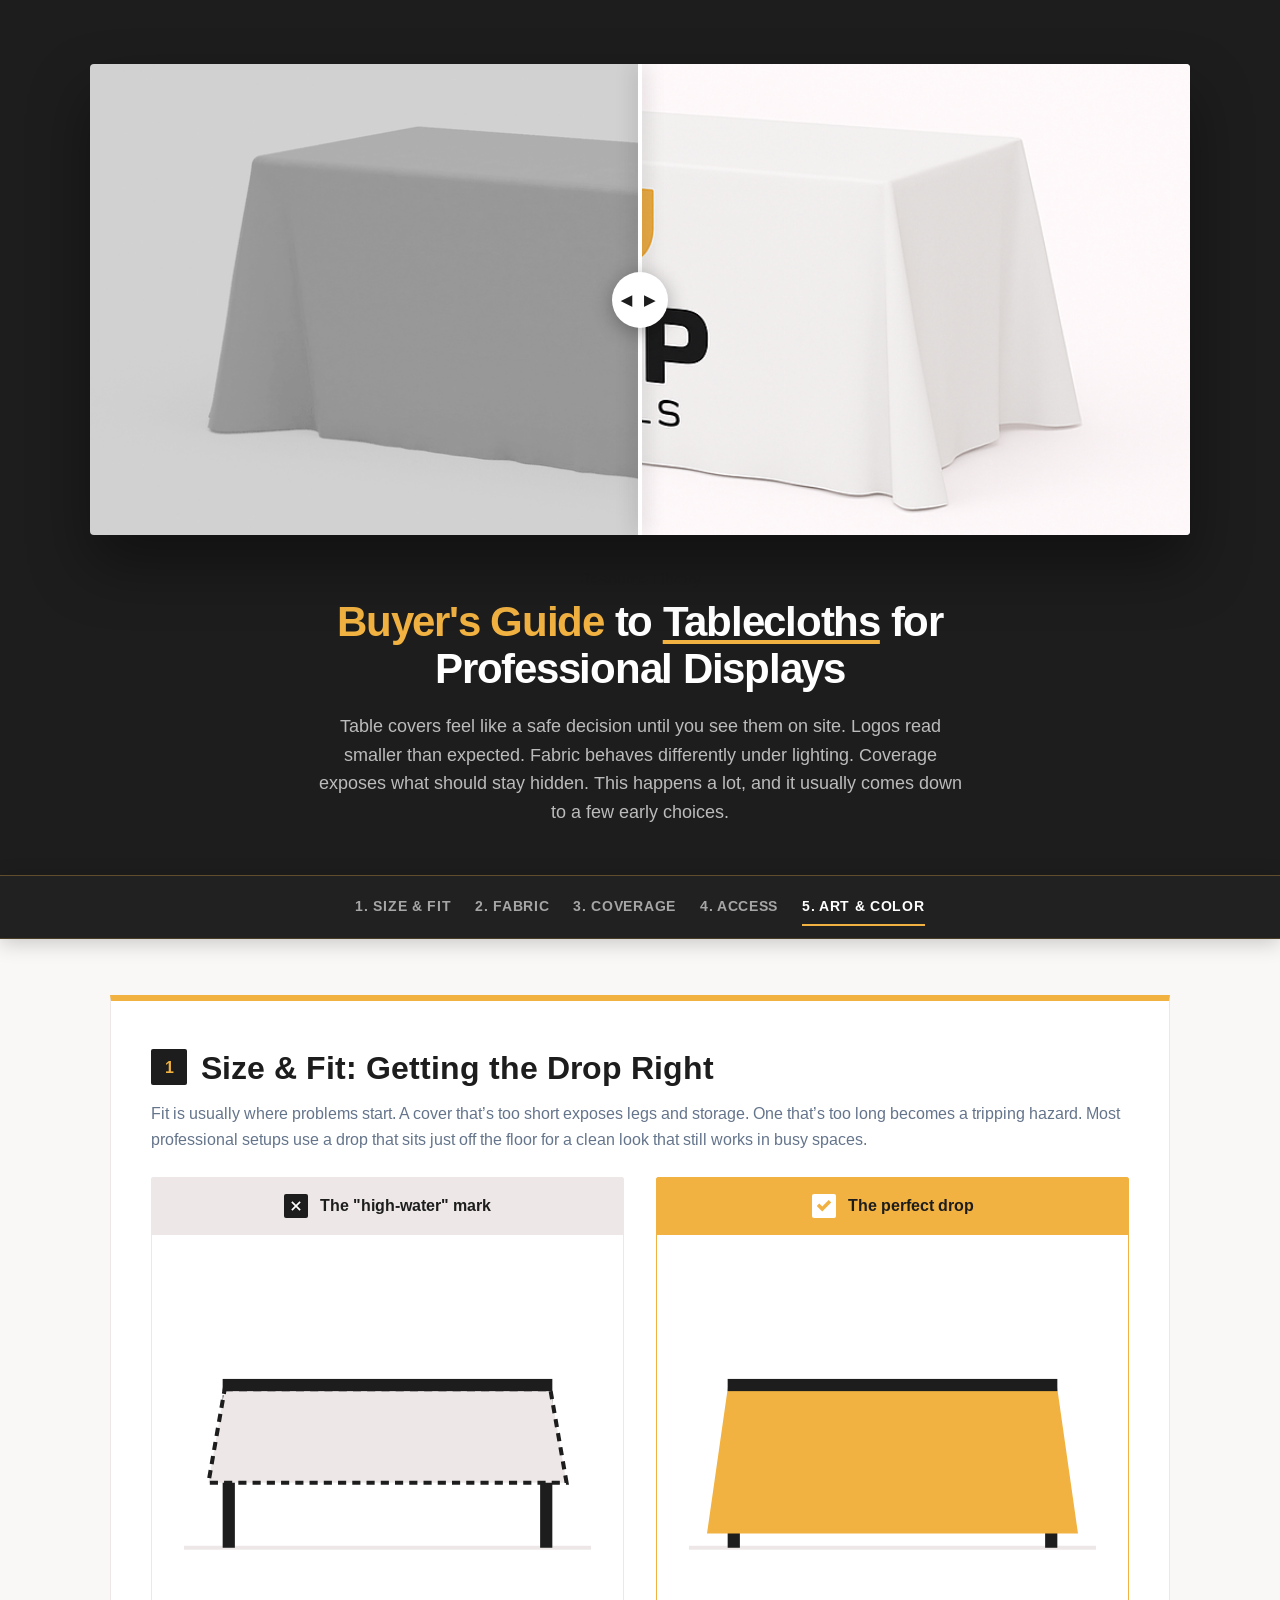
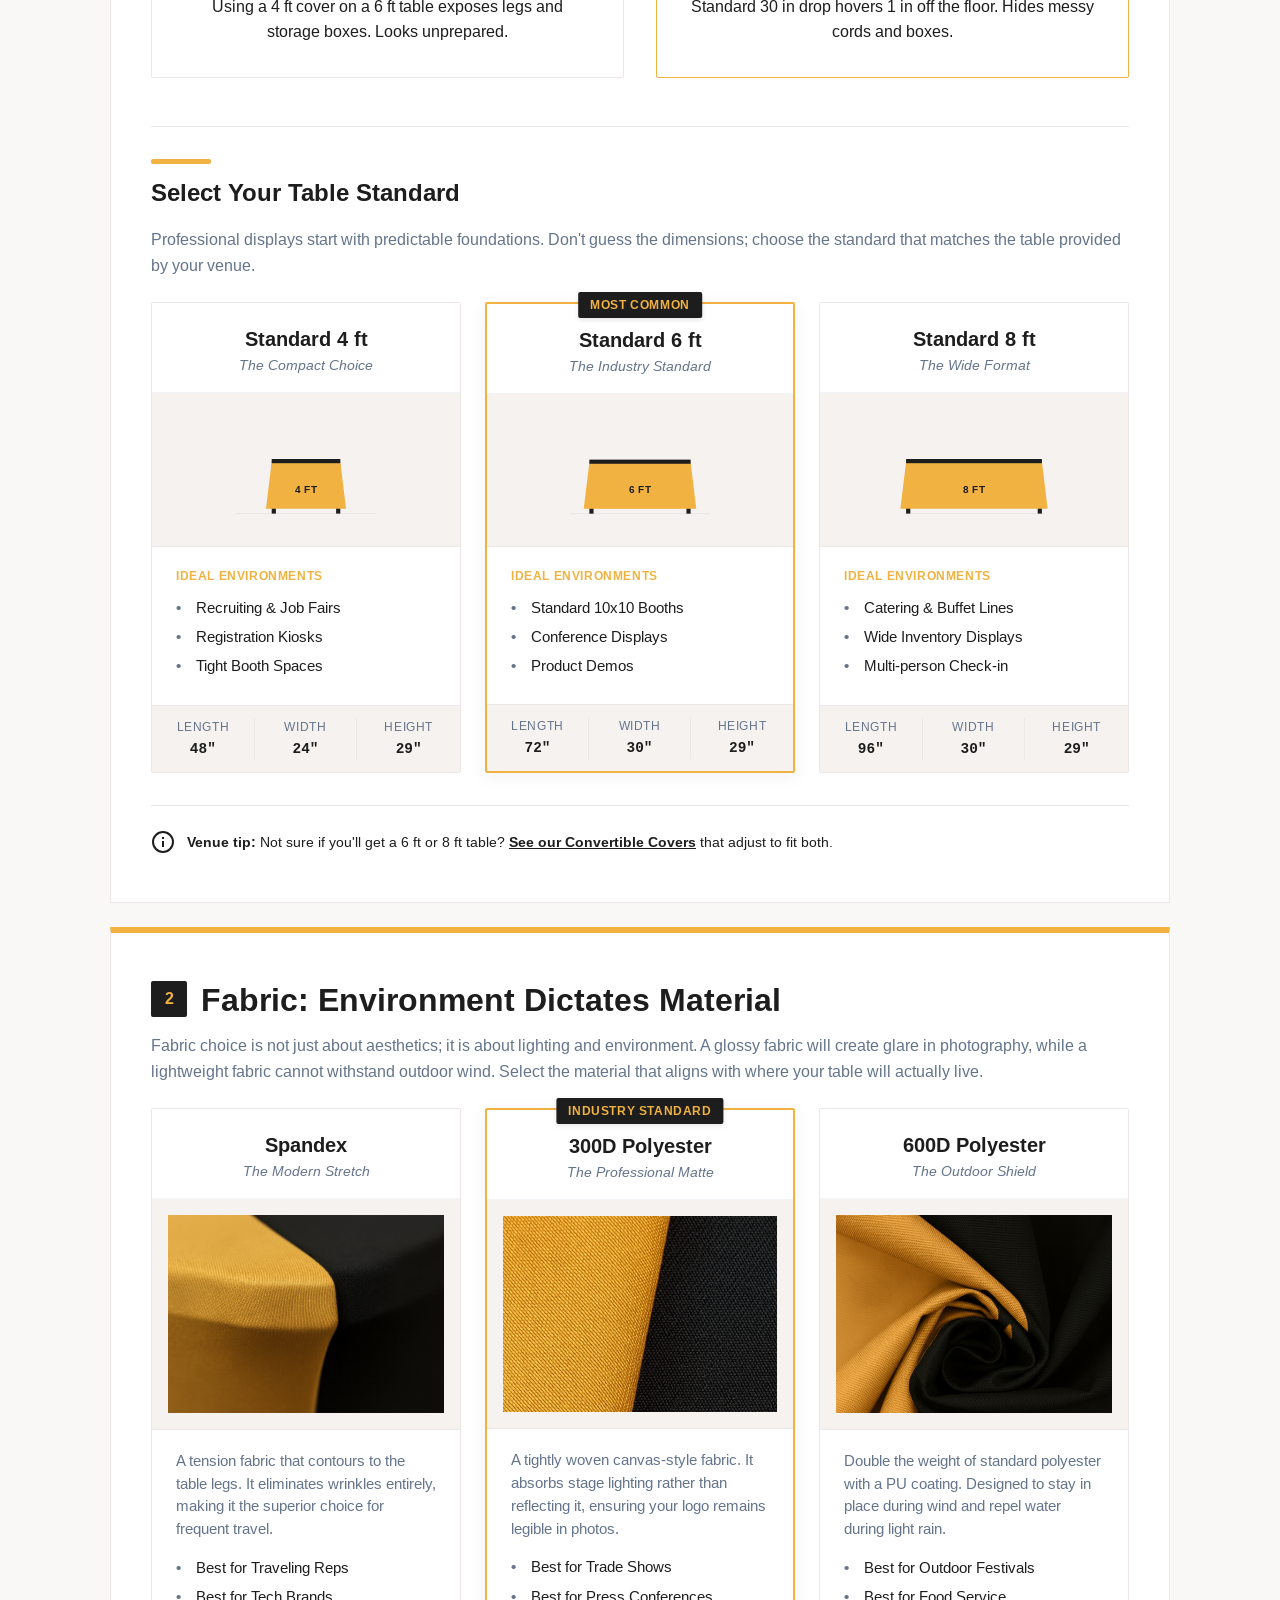
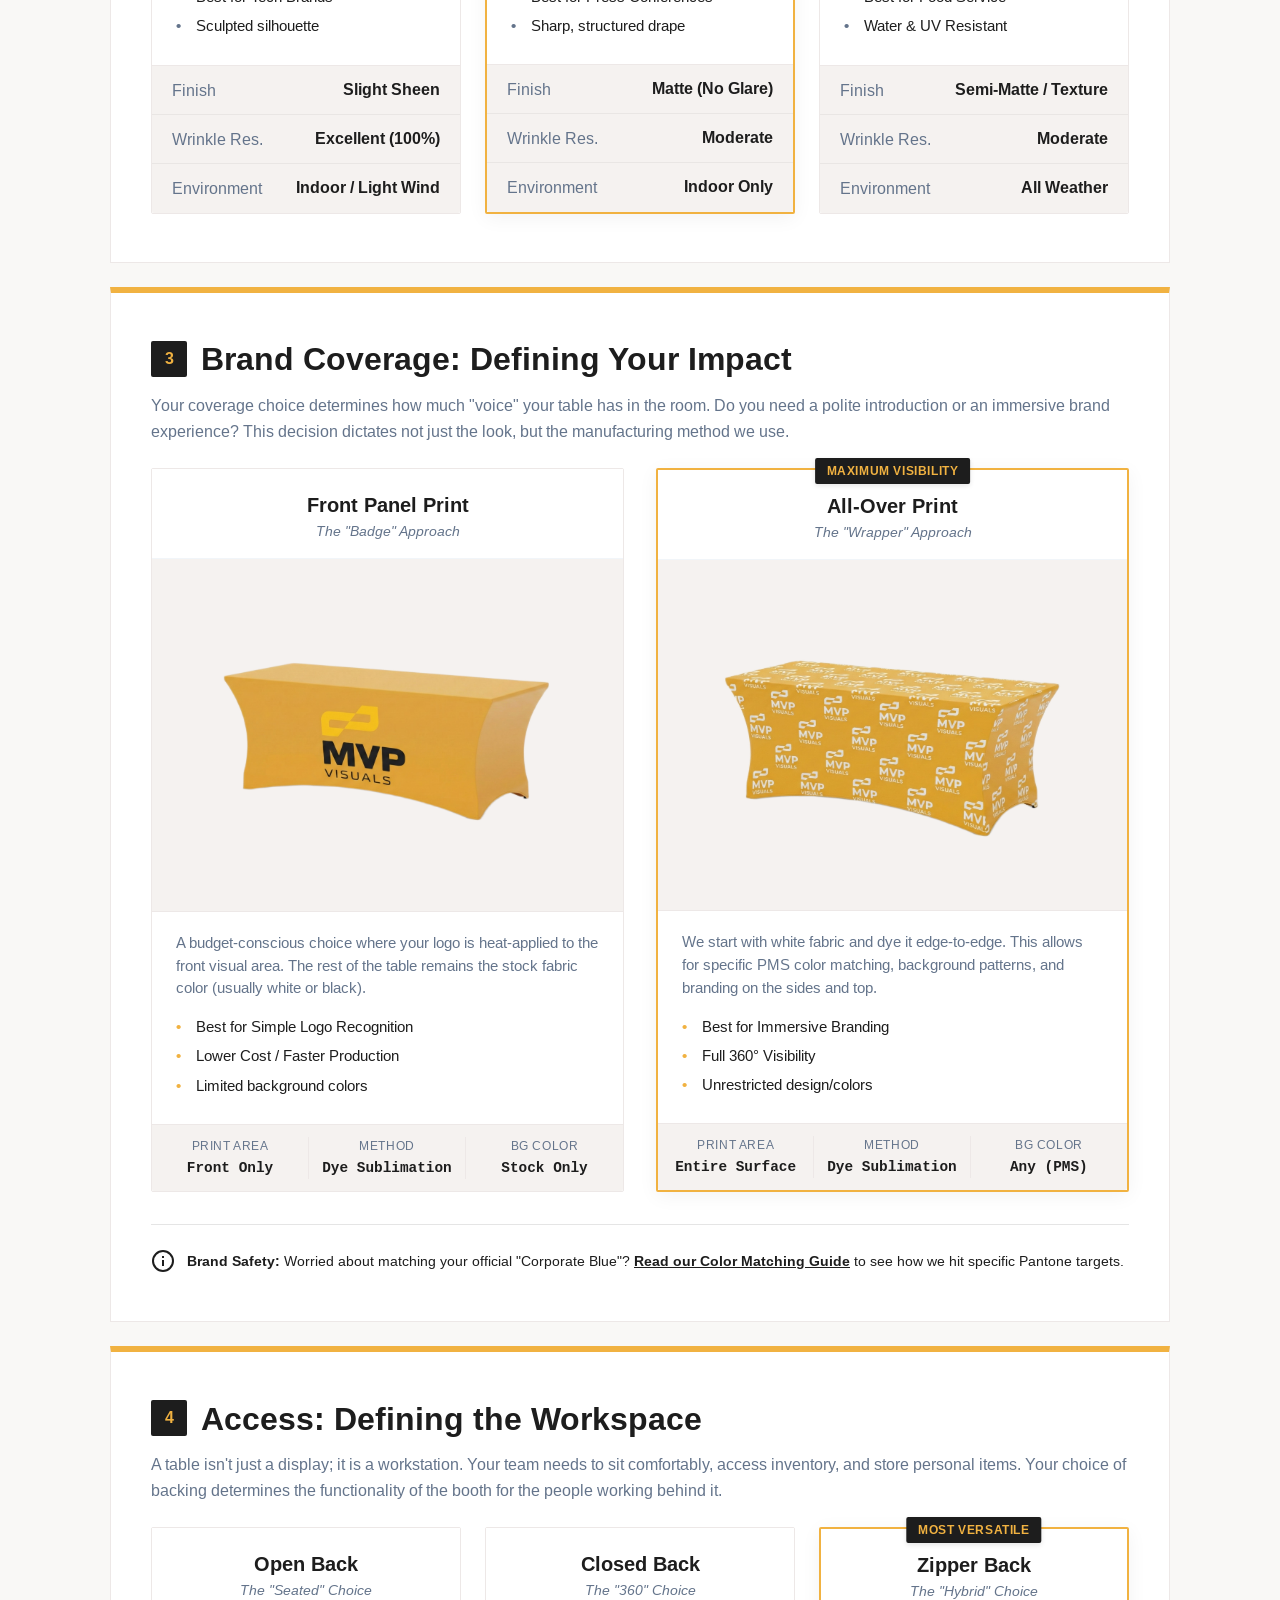
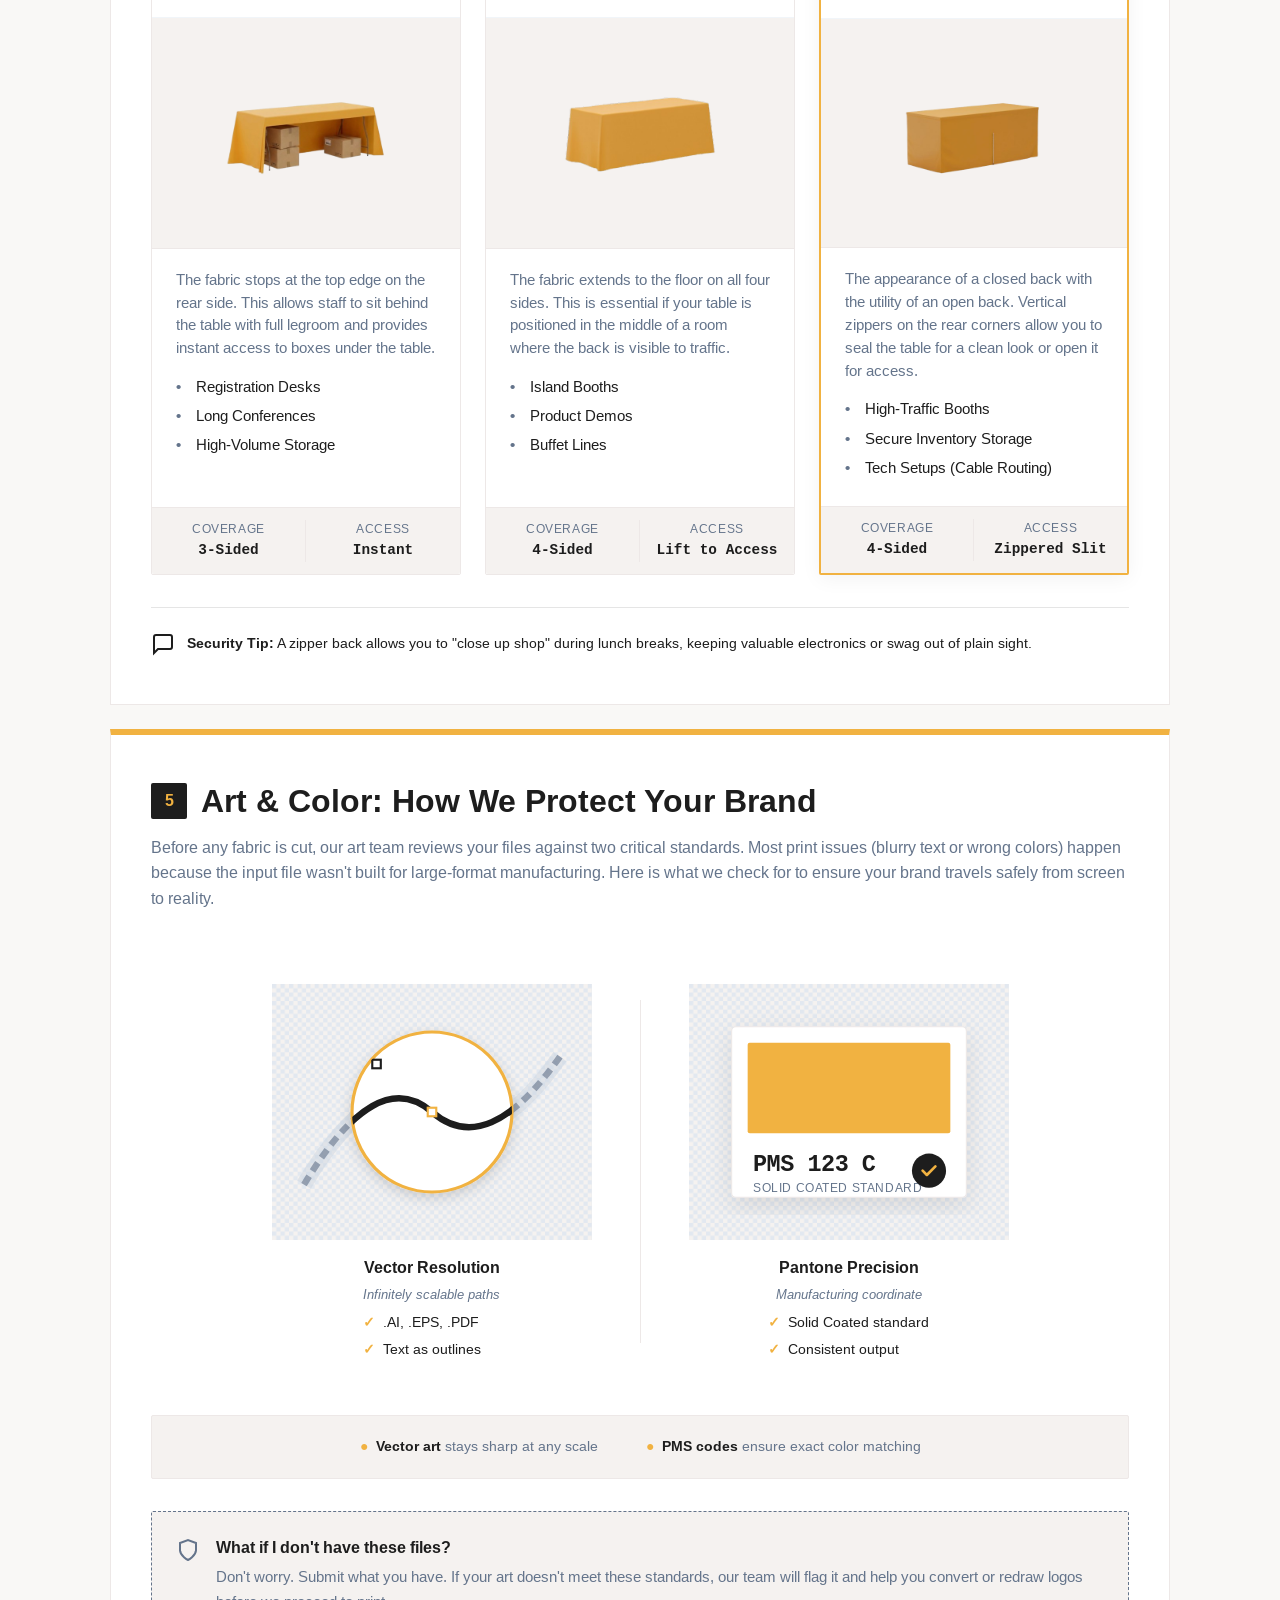
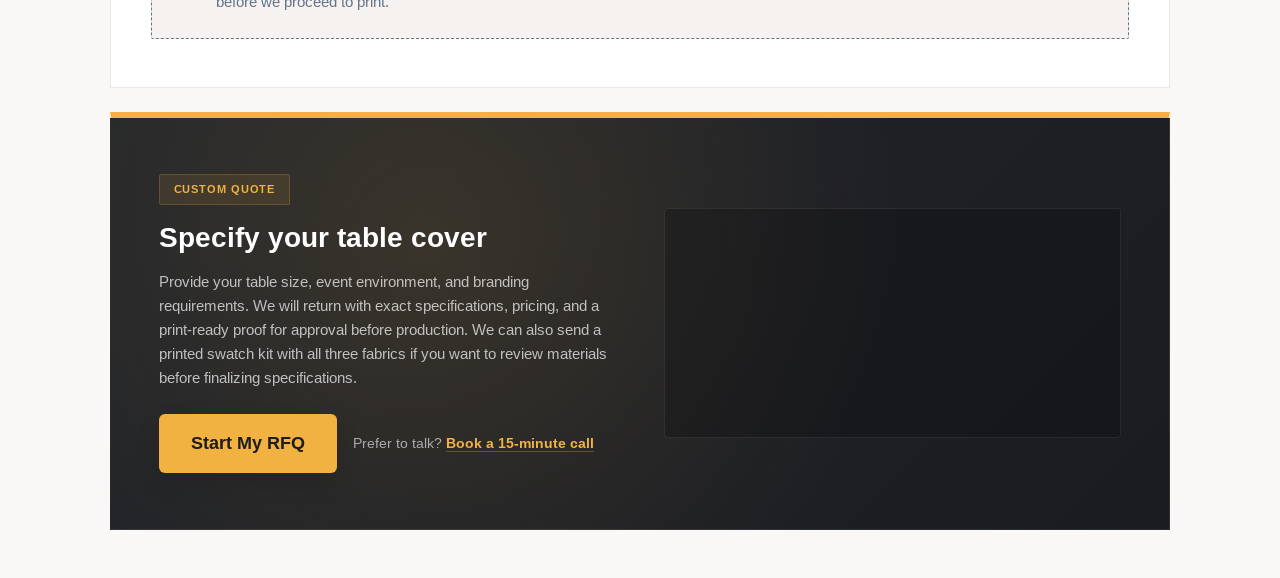
==== buyers-guide-tablecloth/index.html @ 8d1dc0b8 "Add files via upload" ====
<!DOCTYPE html>
<html lang="en">
<head>
    <meta charset="UTF-8">
    <meta name="viewport" content="width=device-width, initial-scale=1.0">
    <title>The Definitive Buyer’s Guide: Rectangular Table Covers</title>
    <link rel="preconnect" href="https://fonts.googleapis.com">
    <link rel="preconnect" href="https://fonts.gstatic.com" crossorigin>
    <link href="https://fonts.googleapis.com/css2?family=Arimo:wght@400;500;700&display=swap" rel="stylesheet">
    <style>
        :root {
            --brand-black: #1D1D1D;
            --brand-white: #FFFFFF;
            --brand-gold: #F1B241;
            --brand-neutral: #EDE8E7;
            --brand-muted: #64748B;
            --technical-bg: #F5F2F0;
            
            /* Motion Discipline System */
            --motion-duration: 150ms;
            --motion-easing: cubic-bezier(0.25, 0, 0.5, 1);
        }

        html { 
            font-size: 16px;
            /* overflow-x hidden removed to fix sticky */
        }

        * { box-sizing: border-box; }

        body {
            margin: 0;
            font-family: 'Arimo', sans-serif;
            color: var(--brand-black);
            background: #F9F8F6;
            line-height: 1.5;
            
            /* 1. Kill Top Padding to fix white gap */
            padding: 0; 
            padding-bottom: 3rem; 
            
            /* 2. Use Clip for overflow */
            overflow-x: clip; 
        }

        .page {
            max-width: 1100px;
            margin: 0 auto;
            display: flex;
            flex-direction: column;
            gap: 1.5rem;
            
            /* 3. Add side padding to Page container instead */
            padding: 0 1.25rem; 
        }

        /* --- SCROLL OFFSET FIX --- */
        section[id] {
            scroll-margin-top: 120px; 
        }

        /* --- UNIFIED CARD STYLES --- */
        .section-card {
            background: var(--brand-white);
            border: 1px solid var(--brand-neutral);
            border-top: 6px solid var(--brand-gold);
            padding: 3rem 2.5rem;
        }

        /* --- 1. FULL WIDTH HERO (The Breakout) --- */
        header.hero {
            background: var(--brand-black);
            
            /* LAYOUT: Break out of container */
            width: 100vw;
            margin-left: calc(50% - 50vw);
            margin-right: calc(50% - 50vw);
            
            /* PADDING */
            padding: 4rem 1.25rem 3rem;
            
            /* BORDER & ALIGNMENT */
            border: none; 
            margin-bottom: 0;
            display: flex;
            flex-direction: column;
            align-items: center;
            z-index: 2;

            /* THE FIX FOR WHITE GAP: */
            overflow: hidden; 
        }

        header.hero h1 {
            font-size: 42px;
            line-height: 1.1;
            margin: 0.5rem 0 1.25rem;
            letter-spacing: -0.03em;
            color: var(--brand-white);
        }

        /* --- 2. CINEMATIC SLIDER --- */
        .comparison-slider {
            position: relative;
            width: 100%;
            max-width: 1100px; /* Constrain width */
            aspect-ratio: 21 / 9; 
            overflow: hidden;
            border-radius: 4px;
            cursor: ew-resize;
            user-select: none;
            box-shadow: 0 30px 60px rgba(0,0,0,0.4);
            
            /* Centering */
            margin-left: auto;
            margin-right: auto;
            
            order: 1; 
            margin-bottom: 2rem;
        }

        .comparison-slider img {
            position: absolute;
            top: 0;
            left: 0;
            width: 100%;
            height: 100%;
            object-fit: cover;
            pointer-events: none;
        }

        .comparison-slider .img-before {
            filter: grayscale(100%) brightness(0.9);
            z-index: 1;
            background: var(--brand-black);
        }

        .comparison-slider .img-after {
            z-index: 2;
            clip-path: inset(0 0 0 50%);
            background: var(--technical-bg);
        }

        .slider-handle {
            position: absolute;
            top: 0;
            bottom: 0;
            left: 50%;
            width: 4px;
            background: var(--brand-white);
            z-index: 10;
            transform: translateX(-50%);
            box-shadow: 0 0 20px rgba(0,0,0,0.4);
        }

        .slider-handle::before {
            content: '';
            position: absolute;
            top: 50%;
            left: 50%;
            transform: translate(-50%, -50%);
            width: 56px;
            height: 56px;
            background: var(--brand-white);
            border-radius: 50%;
            box-shadow: 0 4px 20px rgba(0,0,0,0.3);
        }

        .slider-handle::after {
            content: '◀ ▶';
            position: absolute;
            top: 50%;
            left: 50%;
            transform: translate(-50%, -50%);
            font-size: 14px;
            font-weight: 700;
            color: var(--brand-black);
            letter-spacing: 4px;
            white-space: nowrap;
            z-index: 11;
        }

        /* --- 3. HERO TEXT --- */
        .hero-content {
            text-align: center;
            max-width: 800px;
            margin: 0 auto;
            order: 2;
        }

        .hero-narrative {
            margin: 0 auto;
            color: rgba(255, 255, 255, 0.7);
            font-size: 18px;
            line-height: 1.6;
            max-width: 650px;
        }

        /* --- TYPOGRAPHY & UTILS --- */
        h2 {
            font-size: 32px;
            font-weight: 700;
            line-height: 1.1;
            display: flex;
            align-items: center;
            gap: 0.85rem;
            margin: 0 0 1rem;
        }

        .step-num {
            background: var(--brand-black);
            color: var(--brand-gold);
            width: 36px;
            height: 36px;
            border-radius: 2px;
            display: flex;
            align-items: center;
            justify-content: center;
            font-weight: 700;
            font-size: 16px;
            flex-shrink: 0;
        }

        p { color: var(--brand-muted); margin: 0 0 1.5rem; font-size: 16px; line-height: 1.6; }

        .grid-2 { display: grid; grid-template-columns: 1fr 1fr; gap: 2rem; }
        .grid-3 { display: grid; grid-template-columns: repeat(3, 1fr); gap: 1.5rem; }

        /* --- CARD VISUAL STANDARDIZATION --- */
        .sku-image-area, .mat-visual, .card-visual {
            background: var(--technical-bg);
            border-bottom: 1px solid var(--brand-neutral);
            display: flex;
            align-items: center;
            justify-content: center;
            overflow: hidden;
            padding: 1rem;
            aspect-ratio: 4 / 3;
            width: 100%;
            height: auto; 
        }

        .sku-image-area {
            aspect-ratio: 2 / 1;
            padding: 1.5rem;
        }

        .fabric-photo, .card-visual img { 
            width: 100%; 
            height: 100%; 
            object-fit: cover; 
            display: block; 
        }

        .sku-placeholder-svg, img[src*="back-"], img[src*="front-panel"] {
            width: 100%;
            height: 100%;
            object-fit: contain;
        }

        /* --- SECTION 1 SPECIFIC (Comparisons) --- */
        .compare-box { padding: 0; border-radius: 2px; text-align: center; background: var(--brand-white); border: 1px solid; }
        .compare-bad { border-color: var(--brand-neutral); }
        .compare-good { border-color: var(--brand-gold); }
        .compare-header { padding: 1rem 2rem; display: flex; align-items: center; justify-content: center; gap: 0.75rem; }
        .compare-bad .compare-header { background-color: var(--brand-neutral); border-bottom: 1px solid var(--brand-neutral); }
        .compare-good .compare-header { background-color: var(--brand-gold); border-bottom: 1px solid var(--brand-gold); }
        .compare-title { margin: 0; color: var(--brand-black); font-weight: 700; font-size: 16px; }
        .compare-content { padding: 2rem; }
        .compare-desc { color: var(--brand-black); margin: 1rem 0 0; }
        .status-icon { width: 24px; height: 24px; border-radius: 2px; display: flex; align-items: center; justify-content: center; flex-shrink: 0; background-color: var(--brand-black); }

        .callout {
            margin-top: 3rem;
            padding-top: 2rem;
            border-top: 1px solid var(--brand-neutral);
            color: var(--brand-black);
        }
        .callout h3 {
            font-size: 24px;
            font-weight: 700;
            margin: 0 0 1rem;
            position: relative;
            padding-top: 1rem;
        }
        .callout h3::before {
            content: "";
            position: absolute;
            top: 0;
            left: 0;
            width: 60px;
            height: 5px;
            background: var(--brand-gold);
            border-radius: 2px;
        }

        /* --- GENERIC CARD COMPONENTS --- */
        .sku-card, .material-card, .option-card, .access-card {
            display: flex;
            flex-direction: column;
            height: 100%;
            background: #fff;
            border: 1px solid var(--brand-neutral);
            border-radius: 2px;
            transition: transform var(--motion-duration) var(--motion-easing),
                        box-shadow var(--motion-duration) var(--motion-easing),
                        border-color var(--motion-duration) var(--motion-easing);
            position: relative;
        }
        .sku-card:hover, .material-card:hover, .option-card:hover, .access-card:hover {
            transform: translateY(-2px);
            box-shadow: 0 10px 15px -3px rgba(0, 0, 0, 0.05);
            border-color: var(--brand-gold);
        }
        .sku-highlight, .material-highlight, .option-highlight, .access-highlight { border: 2px solid var(--brand-gold); box-shadow: 0 4px 20px rgba(0,0,0,0.05); z-index: 2; }
        
        .badge {
            position: absolute;
            top: -12px;
            left: 50%;
            transform: translateX(-50%);
            background: var(--brand-black);
            color: var(--brand-gold);
            padding: 4px 12px;
            font-size: 12px;
            border-radius: 2px;
            font-weight: 700;
            text-transform: uppercase;
            letter-spacing: 0.05em;
            z-index: 10;
            box-shadow: 0 2px 5px rgba(0,0,0,0.1);
            white-space: nowrap;
        }

        .sku-header, .mat-header, .card-header { padding: 1.5rem 1.5rem 1rem; text-align: center; border-bottom: 1px solid #f1f5f9; background: #fff; }
        .sku-title, .mat-title, .card-title { font-size: 1.25rem; font-weight: 700; margin: 0; line-height: 1.2; }
        .sku-role, .mat-role, .card-role { display: block; font-size: 0.85rem; color: var(--brand-muted); margin-top: 0.25rem; font-weight: 400; font-style: italic; }

        .sku-body, .mat-body, .card-body { padding: 1.25rem 1.5rem; flex-grow: 1; display: flex; flex-direction: column; }
        .mat-desc, .card-desc { font-size: 0.95rem; color: var(--brand-muted); margin-bottom: 1rem; line-height: 1.5; min-height: 4em; }
        
        .use-case-label { font-size: 0.75rem; text-transform: uppercase; letter-spacing: 0.05em; font-weight: 700; color: var(--brand-gold); margin-bottom: 0.75rem; display: block; }
        .use-case-list, .check-list { list-style: none; padding: 0; margin: 0; }
        .use-case-list li, .check-list li { font-size: 0.95rem; color: var(--brand-black); padding-left: 1.25rem; position: relative; margin-bottom: 0.4rem; line-height: 1.5; }
        .use-case-list li::before, .check-list li::before { content: "•"; color: var(--brand-muted); position: absolute; left: 0; font-weight: bold; }
        .check-list li::before { color: var(--brand-gold); }

        .sku-specs, .mat-specs, .card-specs { background: var(--technical-bg); border-top: 1px solid var(--brand-neutral); display: grid; padding: 0.75rem 0; border-radius: 0 0 2px 2px; }
        .sku-specs, .card-specs { grid-template-columns: repeat(3, 1fr); }
        .card-specs.two-col { grid-template-columns: 1fr 1fr; }
        .mat-specs { grid-template-rows: repeat(3, 1fr); padding: 0; margin-top: auto; }
        
        .spec-item { display: flex; flex-direction: column; align-items: center; justify-content: center; border-right: 1px solid var(--brand-neutral); }
        .spec-item:last-child { border-right: none; }
        .spec-label { font-size: 0.75rem; color: var(--brand-muted); display: block; margin-bottom: 0.15rem; text-transform: uppercase; letter-spacing: 0.05em; }
        .spec-value { font-size: 0.9rem; font-weight: 700; color: var(--brand-black); font-family: monospace; }
        
        .spec-row { display: flex; justify-content: space-between; padding: 0.75rem 1.25rem; border-bottom: 1px solid rgba(0,0,0,0.05); }
        .spec-row:last-child { border-bottom: none; }
        .spec-key { color: var(--brand-muted); }
        .spec-val { font-weight: 700; color: var(--brand-black); text-align: right; }

        .pro-tip { margin-top: 2rem; padding-top: 1.5rem; border-top: 1px solid rgba(0,0,0,0.1); font-size: 14px; color: var(--brand-black); display: flex; gap: 0.75rem; align-items: center; }
        .pro-tip a { color: var(--brand-black); text-decoration: underline; font-weight: 700; }

        /* --- ART SECTION SPECIFIC --- */
        .inspection-panel { display: flex; gap: 3rem; justify-content: center; align-items: flex-start; margin-top: 2.5rem; padding: 2rem 0; }
        .lens-unit { display: flex; flex-direction: column; align-items: center; gap: 1rem; flex: 1; max-width: 320px; }
        .lens-viewport { position: relative; width: 100%; aspect-ratio: 5/4; overflow: hidden; background: var(--technical-bg); }
        .lens-viewport svg { width: 100%; height: 100%; }
        .lens-label { text-align: center; }
        .lens-title { font-size: 1rem; font-weight: 700; color: var(--brand-black); margin: 0 0 0.25rem; }
        .lens-subtitle { font-size: 0.8rem; color: var(--brand-muted); font-style: italic; margin: 0; }
        .lens-checks { display: flex; flex-direction: column; gap: 0.4rem; margin-top: 0.5rem; }
        .check-item { font-size: 0.85rem; color: var(--brand-black); font-weight: 500; display: flex; align-items: center; gap: 0.5rem; }
        .check-icon { color: var(--brand-gold); font-weight: bold; }
        .lens-divider { width: 1px; background: var(--brand-neutral); align-self: stretch; margin: 1rem 0; }
        .inspection-summary { display: flex; justify-content: center; gap: 3rem; padding: 1.25rem 2rem; background: var(--technical-bg); border: 1px solid var(--brand-neutral); border-radius: 2px; margin-top: 1.5rem; }
        .summary-item { display: flex; align-items: center; gap: 0.5rem; font-size: 0.9rem; color: var(--brand-muted); }
        .summary-item strong { color: var(--brand-black); }
        .safety-net { margin-top: 2rem; background: var(--technical-bg); border: 1px dashed var(--brand-muted); padding: 1.5rem; display: flex; gap: 1rem; align-items: flex-start; border-radius: 2px; }

        /* --- STICKY TOC HUD (Fixed) --- */
        .sticky-toc {
            position: -webkit-sticky;
            position: sticky;
            top: 0;
            z-index: 100;
            
            /* Visuals */
            background: rgba(29, 29, 29, 0.98);
            backdrop-filter: blur(12px);
            -webkit-backdrop-filter: blur(12px);
            border-top: 1px solid rgba(241, 178, 65, 0.3);
            border-bottom: 1px solid rgba(241, 178, 65, 0.2);
            box-shadow: 0 4px 20px rgba(0, 0, 0, 0.2);
            
            /* Layout */
            margin-top: -1.5rem;
            margin-bottom: 2rem;
            
            /* Breakout Logic */
            width: 100vw;
            margin-left: calc(50% - 50vw);
            margin-right: calc(50% - 50vw);
            
            /* Padding Logic */
            padding-top: 0.75rem;
            padding-bottom: 0.75rem;
        }

        .toc-list {
            list-style: none;
            margin: 0 auto; /* Center the container itself */
            padding: 0 1.25rem; /* Default side padding */
            display: flex;
            gap: 1.5rem;
            
            /* Center Items Logic */
            justify-content: center;
            max-width: 1100px; /* Match page width so items align with grid */
            
            overflow-x: auto;
            white-space: nowrap;
            scrollbar-width: none;
            -ms-overflow-style: none;
        }
        .toc-list::-webkit-scrollbar { display: none; }

        .toc-link {
            text-decoration: none;
            font-size: 0.85rem;
            font-weight: 700;
            color: rgba(255, 255, 255, 0.6);
            text-transform: uppercase;
            letter-spacing: 0.05em;
            padding: 0.5rem 0;
            border-bottom: 2px solid transparent;
            transition: color var(--motion-duration) var(--motion-easing),
                        border-color var(--motion-duration) var(--motion-easing);
            display: block;
        }

        .toc-link.active,
        .toc-link:hover {
            color: var(--brand-white);
            border-bottom-color: var(--brand-gold);
        }

        /* --- CTA CARD --- */
        .cta-card {
            display: grid;
            grid-template-columns: 1fr 1fr;
            gap: 3rem;
            align-items: center;
            padding: 3.5rem 3rem;
            background: radial-gradient(circle at 30% 30%, rgba(241,178,65,0.12), transparent 60%), linear-gradient(135deg, #22252b, #1a1c21);
            color: var(--brand-white);
            border: 1px solid rgba(255,255,255,0.06);
            border-top: 6px solid var(--brand-gold);
        }
        .cta-copy { display: flex; flex-direction: column; gap: 1rem; }
        .cta-copy h3 { margin: 0; font-size: 28px; line-height: 1.2; color: var(--brand-white); }
        .cta-copy p { color: rgba(255,255,255,0.7); margin: 0; font-size: 15px; line-height: 1.6; }
        .cta-chip {
            display: inline-flex;
            align-items: center;
            gap: 0.5rem;
            padding: 0.4rem 0.85rem;
            border-radius: 2px;
            background: rgba(241,178,65,0.1);
            border: 1px solid rgba(241,178,65,0.2);
            color: var(--brand-gold);
            font-weight: 700;
            font-size: 11px;
            letter-spacing: 0.08em;
            text-transform: uppercase;
            width: fit-content;
        }
        .cta-actions { display: flex; gap: 1rem; flex-wrap: wrap; align-items: center; margin-top: 0.5rem; }
        .cta-button {
            display: inline-flex;
            align-items: center;
            justify-content: center;
            gap: 0.5rem;
            padding: 1rem 2rem;
            border-radius: 6px;
            border: none;
            background: var(--brand-gold);
            color: var(--brand-black);
            font-weight: 700;
            text-decoration: none;
            font-size: 1.1rem;
            box-shadow: 0 10px 25px rgba(0,0,0,0.12);
            transition: box-shadow var(--motion-duration) var(--motion-easing),
                        transform var(--motion-duration) var(--motion-easing);
        }
        .cta-button:hover {
            transform: translateY(-1px);
            animation: cta-glow 600ms var(--motion-easing) forwards;
        }
        @keyframes cta-glow {
            0% { box-shadow: 0 10px 25px rgba(0,0,0,0.12), 0 0 0 0 rgba(241,178,65,0); }
            50% { box-shadow: 0 10px 25px rgba(0,0,0,0.12), 0 0 20px 4px rgba(241,178,65,0.35); }
            100% { box-shadow: 0 10px 25px rgba(0,0,0,0.12), 0 0 12px 2px rgba(241,178,65,0.2); }
        }
        @media (prefers-reduced-motion: reduce) {
            .cta-button:hover {
                animation: none;
                box-shadow: 0 10px 25px rgba(0,0,0,0.12), 0 0 12px 2px rgba(241,178,65,0.2);
            }
        }
        .cta-secondary { color: rgba(255,255,255,0.6); font-size: 0.9rem; }
        .cta-secondary a { color: var(--brand-gold); font-weight: 700; text-decoration: none; border-bottom: 1px solid rgba(241,178,65,0.3); transition: border-color var(--motion-duration) var(--motion-easing); }
        .cta-secondary a:hover { border-color: var(--brand-gold); }
        .cta-visual {
            position: relative;
            background: rgba(0,0,0,0.2);
            border: 1px solid rgba(255,255,255,0.08);
            border-radius: 4px;
            aspect-ratio: auto;
            display: flex;
            align-items: center;
            justify-content: center;
            overflow: hidden;
        }
        .cta-visual video {
            width: 100%;
            height: 100%;
            object-fit: cover;
            display: block;
        }

        /* Mobile Tweaks */
        /* --- MOBILE OPTIMIZATION --- */
        @media (max-width: 900px) {
            /* Mobile scroll offset adjustment */
            section[id] {
                scroll-margin-top: 100px;
            }

            /* 1. KILL THE DOUBLE PADDING */
            /* Remove side padding from body completely so .page controls it */
            body { 
                padding: 0; 
                padding-bottom: 2rem; 
            }

            /* 2. TIGHTEN THE PAGE MARGINS */
            /* Reduce side gap to just 0.5rem (8px). 
               This gives you a "Full Bleed" feel while keeping a tiny safety edge. */
            .page {
                padding: 0 0.5rem; 
            }

            /* 3. MAXIMIZE CARD SPACE */
            /* Reduce internal card padding so text goes closer to the edge */
            .section-card { 
                padding: 2rem 1.25rem; 
            }
            
            /* 4. HERO ADJUSTMENTS */
            header.hero { 
                padding: 3rem 1rem; 
            }
            header.hero h1 { 
                font-size: 32px; 
            }
            
            /* 5. SLIDER & TOC TWEAKS */
            .comparison-slider { 
                aspect-ratio: 4 / 3; 
                width: 100%; 
            }
            .comparison-labels { 
                padding: 0.75rem; 
            }
            .comparison-label { 
                font-size: 0.7rem; 
                padding: 0.35rem 0.6rem; 
            }
            
            /* 6. GRID STACKING */
            h2 { font-size: 26px; flex-wrap: wrap; }
            .grid-2, .grid-3 { grid-template-columns: 1fr; }
            .inspection-panel { flex-direction: column; align-items: center; gap: 2rem; }
            .lens-divider { width: 60%; height: 1px; }
            .inspection-summary { flex-direction: column; gap: 1rem; align-items: center; }
            .cta-card { grid-template-columns: 1fr; padding: 2.5rem 1.5rem; gap: 2rem; }
            
            /* 7. TOC ALIGNMENT */
            .sticky-toc {
                padding-left: 1rem;
                padding-right: 1rem;
            }
        }

        /* Only switch to left-align scrolling on actual PHONES (<600px) */
        /* Tablets (600px - 900px) will now stay centered like Desktop */
        @media (max-width: 600px) {
            .toc-list {
                justify-content: flex-start; /* Start from left so users can scroll */
                padding-left: 0.5rem; /* Visual indent for small screens */
                padding-right: 0.5rem;
            }
        }
    </style>
</head>
<body>
    <div class="page">
        <header class="hero">
            <div class="comparison-slider" id="comparisonSlider">
                <img src="img/blank.png" alt="Plain table cover - lost in the crowd" class="img-before" />
                <img src="img/branded.png" alt="Branded table cover - commanding presence" class="img-after" />
                <div class="slider-handle" id="sliderHandle"></div>
            </div>

            <div class="hero-content">
                <div class="eyebrow">Resource Library</div>
                <h1><span style="color: var(--brand-gold);">Buyer's Guide</span> to <span style="text-decoration: underline; text-decoration-color: var(--brand-gold); text-decoration-thickness: 4px; text-underline-offset: 4px;">Tablecloths</span> for Professional Displays</h1>
                <p class="hero-narrative">Table covers feel like a safe decision until you see them on site. Logos read smaller than expected. Fabric behaves differently under lighting. Coverage exposes what should stay hidden. This happens a lot, and it usually comes down to a few early choices.</p>
            </div>
        </header>

        <nav class="sticky-toc" aria-label="Table of Contents">
            <ul class="toc-list">
                <li><a href="#size-fit" class="toc-link active">1. Size & Fit</a></li>
                <li><a href="#fabric" class="toc-link">2. Fabric</a></li>
                <li><a href="#brand-coverage" class="toc-link">3. Coverage</a></li>
                <li><a href="#access" class="toc-link">4. Access</a></li>
                <li><a href="#art-color" class="toc-link">5. Art & Color</a></li>
            </ul>
        </nav>

        <section class="section-card" id="size-fit">
            <h2><span class="step-num">1</span> Size &amp; Fit: Getting the Drop Right</h2>
            <p>Fit is usually where problems start. A cover that’s too short exposes legs and storage. One that’s too long becomes a tripping hazard. Most professional setups use a drop that sits just off the floor for a clean look that still works in busy spaces.</p>

            <div class="grid-2">
                <div class="compare-box compare-bad">
                    <div class="compare-header">
                        <div class="status-icon">
                            <svg width="14" height="14" viewBox="0 0 24 24" fill="none" style="stroke: var(--brand-white);" stroke-width="3" stroke-linecap="square" stroke-linejoin="miter">
                                <line x1="18" y1="6" x2="6" y2="18"></line>
                                <line x1="6" y1="6" x2="18" y2="18"></line>
                            </svg>
                        </div>
                        <span class="compare-title">The "high-water" mark</span>
                    </div>
                    <div class="compare-content">
                        <svg viewBox="0 0 200 150" style="width: 100%; height: auto;" aria-hidden="true">
                            <line x1="0" y1="138" x2="200" y2="138" style="stroke: var(--brand-neutral);" stroke-width="2" />
                            <line x1="22" y1="63" x2="22" y2="138" style="stroke: var(--brand-black);" stroke-width="6" stroke-linecap="butt"/>
                            <line x1="178" y1="63" x2="178" y2="138" style="stroke: var(--brand-black);" stroke-width="6" stroke-linecap="butt"/>
                            <path d="M20 60 L180 60 L188 106 L12 106 Z" style="fill: var(--brand-neutral); stroke: var(--brand-black);" stroke-width="2" stroke-linejoin="miter" stroke-dasharray="4 3" />
                            <rect x="19" y="55" width="162" height="6" style="fill: var(--brand-black);" />
                        </svg>
                        <p class="compare-desc">Using a 4 ft cover on a 6 ft table exposes legs and storage boxes. Looks unprepared.</p>
                    </div>
                </div>

                <div class="compare-box compare-good">
                    <div class="compare-header">
                        <div class="status-icon" style="background: var(--brand-white);">
                            <svg width="14" height="14" viewBox="0 0 24 24" fill="none" style="stroke: var(--brand-gold);" stroke-width="6" stroke-linecap="square" stroke-linejoin="miter">
                                <polyline points="20 6 9 17 4 12"></polyline>
                            </svg>
                        </div>
                        <span class="compare-title">The perfect drop</span>
                    </div>
                    <div class="compare-content">
                        <svg viewBox="0 0 200 150" style="width: 100%; height: auto;" aria-hidden="true">
                            <line x1="0" y1="138" x2="200" y2="138" style="stroke: var(--brand-neutral);" stroke-width="2" />
                            <line x1="22" y1="63" x2="22" y2="138" style="stroke: var(--brand-black);" stroke-width="6" stroke-linecap="butt"/>
                            <line x1="178" y1="63" x2="178" y2="138" style="stroke: var(--brand-black);" stroke-width="6" stroke-linecap="butt"/>
                            <path d="M20 60 L180 60 L190 130 L10 130 Z" style="fill: var(--brand-gold); stroke: var(--brand-gold);" stroke-width="2" stroke-linejoin="miter" />
                            <rect x="19" y="55" width="162" height="6" style="fill: var(--brand-black);" />
                        </svg>
                        <p class="compare-desc">Standard 30 in drop hovers 1 in off the floor. Hides messy cords and boxes.</p>
                    </div>
                </div>
            </div>

            <div class="callout">
                <h3>Select Your Table Standard</h3>
                <p>Professional displays start with predictable foundations. Don't guess the dimensions; choose the standard that matches the table provided by your venue.</p>

                <div class="grid-3">
                    <article class="sku-card">
                        <div class="sku-header">
                            <h4 class="sku-title">Standard 4 ft</h4>
                            <span class="sku-role">The Compact Choice</span>
                        </div>
                        <div class="sku-image-area">
                            <svg class="sku-placeholder-svg" viewBox="0 0 200 150" xmlns="http://www.w3.org/2000/svg" aria-hidden="true">
                                <line x1="0" y1="138" x2="200" y2="138" style="stroke: var(--brand-neutral);" stroke-width="2" />
                                <line x1="54" y1="68" x2="54" y2="138" style="stroke: var(--brand-black);" stroke-width="6" stroke-linecap="butt"/>
                                <line x1="146" y1="68" x2="146" y2="138" style="stroke: var(--brand-black);" stroke-width="6" stroke-linecap="butt"/>
                                <path d="M52 64 L148 64 L156 130 L44 130 Z" style="fill: var(--brand-gold); stroke: var(--brand-gold);" stroke-width="2" stroke-linejoin="miter" />
                                <text x="100" y="108" text-anchor="middle" style="fill: var(--brand-black);" font-size="14" font-weight="900" letter-spacing="0.05em">4 FT</text>
                                <rect x="51" y="60" width="98" height="6" style="fill: var(--brand-black);" />
                            </svg>
                        </div>
                        <div class="sku-body">
                            <span class="use-case-label">Ideal Environments</span>
                            <ul class="use-case-list">
                                <li>Recruiting &amp; Job Fairs</li>
                                <li>Registration Kiosks</li>
                                <li>Tight Booth Spaces</li>
                            </ul>
                        </div>
                        <div class="sku-specs">
                            <div class="spec-item"><span class="spec-label">Length</span><span class="spec-value">48"</span></div>
                            <div class="spec-item"><span class="spec-label">Width</span><span class="spec-value">24"</span></div>
                            <div class="spec-item"><span class="spec-label">Height</span><span class="spec-value">29"</span></div>
                        </div>
                    </article>

                    <article class="sku-card sku-highlight">
                        <div class="badge">Most Common</div>
                        <div class="sku-header">
                            <h4 class="sku-title">Standard 6 ft</h4>
                            <span class="sku-role">The Industry Standard</span>
                        </div>
                        <div class="sku-image-area">
                            <svg class="sku-placeholder-svg" viewBox="0 0 200 150" xmlns="http://www.w3.org/2000/svg" aria-hidden="true">
                                <line x1="0" y1="138" x2="200" y2="138" style="stroke: var(--brand-neutral);" stroke-width="2" />
                                <line x1="30" y1="68" x2="30" y2="138" style="stroke: var(--brand-black);" stroke-width="6" stroke-linecap="butt"/>
                                <line x1="170" y1="68" x2="170" y2="138" style="stroke: var(--brand-black);" stroke-width="6" stroke-linecap="butt"/>
                                <path d="M28 64 L172 64 L180 130 L20 130 Z" style="fill: var(--brand-gold); stroke: var(--brand-gold);" stroke-width="2" stroke-linejoin="miter" />
                                <text x="100" y="108" text-anchor="middle" style="fill: var(--brand-black);" font-size="14" font-weight="900" letter-spacing="0.05em">6 FT</text>
                                <rect x="27" y="60" width="146" height="6" style="fill: var(--brand-black);" />
                            </svg>
                        </div>
                        <div class="sku-body">
                            <span class="use-case-label">Ideal Environments</span>
                            <ul class="use-case-list">
                                <li>Standard 10x10 Booths</li>
                                <li>Conference Displays</li>
                                <li>Product Demos</li>
                            </ul>
                        </div>
                        <div class="sku-specs">
                            <div class="spec-item"><span class="spec-label">Length</span><span class="spec-value">72"</span></div>
                            <div class="spec-item"><span class="spec-label">Width</span><span class="spec-value">30"</span></div>
                            <div class="spec-item"><span class="spec-label">Height</span><span class="spec-value">29"</span></div>
                        </div>
                    </article>

                    <article class="sku-card">
                        <div class="sku-header">
                            <h4 class="sku-title">Standard 8 ft</h4>
                            <span class="sku-role">The Wide Format</span>
                        </div>
                        <div class="sku-image-area">
                            <svg class="sku-placeholder-svg" viewBox="0 0 200 150" xmlns="http://www.w3.org/2000/svg" aria-hidden="true">
                                <line x1="0" y1="138" x2="200" y2="138" style="stroke: var(--brand-neutral);" stroke-width="2" />
                                <line x1="6" y1="68" x2="6" y2="138" style="stroke: var(--brand-black);" stroke-width="6" stroke-linecap="butt"/>
                                <line x1="194" y1="68" x2="194" y2="138" style="stroke: var(--brand-black);" stroke-width="6" stroke-linecap="butt"/>
                                <path d="M4 64 L196 64 L204 130 L-4 130 Z" style="fill: var(--brand-gold); stroke: var(--brand-gold);" stroke-width="2" stroke-linejoin="miter" />
                                <text x="100" y="108" text-anchor="middle" style="fill: var(--brand-black);" font-size="14" font-weight="900" letter-spacing="0.05em">8 FT</text>
                                <rect x="3" y="60" width="194" height="6" style="fill: var(--brand-black);" />
                            </svg>
                        </div>
                        <div class="sku-body">
                            <span class="use-case-label">Ideal Environments</span>
                            <ul class="use-case-list">
                                <li>Catering &amp; Buffet Lines</li>
                                <li>Wide Inventory Displays</li>
                                <li>Multi-person Check-in</li>
                            </ul>
                        </div>
                        <div class="sku-specs">
                            <div class="spec-item"><span class="spec-label">Length</span><span class="spec-value">96"</span></div>
                            <div class="spec-item"><span class="spec-label">Width</span><span class="spec-value">30"</span></div>
                            <div class="spec-item"><span class="spec-label">Height</span><span class="spec-value">29"</span></div>
                        </div>
                    </article>
                </div>

                <div class="pro-tip">
                    <svg width="24" height="24" viewBox="0 0 24 24" fill="none" style="stroke: var(--brand-black);" stroke-width="2" stroke-linecap="square" stroke-linejoin="miter" aria-hidden="true">
                        <circle cx="12" cy="12" r="10"></circle>
                        <line x1="12" y1="16" x2="12" y2="12"></line>
                        <line x1="12" y1="8" x2="12.01" y2="8"></line>
                    </svg>
                    <span><strong>Venue tip:</strong> Not sure if you'll get a 6 ft or 8 ft table? <a href="#">See our Convertible Covers</a> that adjust to fit both.</span>
                </div>
            </div>
        </section>

        <section class="section-card" id="fabric">
            <h2><span class="step-num">2</span> Fabric: Environment Dictates Material</h2>
            <p>Fabric choice is not just about aesthetics; it is about lighting and environment. A glossy fabric will create glare in photography, while a lightweight fabric cannot withstand outdoor wind. Select the material that aligns with where your table will actually live.</p>

            <div class="grid-3">
                <article class="material-card">
                    <div class="mat-header">
                        <h4 class="mat-title">Spandex</h4>
                        <span class="mat-role">The Modern Stretch</span>
                    </div>
                    <div class="mat-visual">
                        <img src="img/fabric-spandex.png" alt="Spandex fabric stretched over edge showing characteristic sheen and wrinkle-free surface" class="fabric-photo">
                    </div>
                    <div class="mat-body">
                        <p class="mat-desc">A tension fabric that contours to the table legs. It eliminates wrinkles entirely, making it the superior choice for frequent travel.</p>
                        <ul class="use-case-list">
                            <li>Best for Traveling Reps</li>
                            <li>Best for Tech Brands</li>
                            <li>Sculpted silhouette</li>
                        </ul>
                    </div>
                    <div class="mat-specs">
                        <div class="spec-row"><span class="spec-key">Finish</span><span class="spec-val">Slight Sheen</span></div>
                        <div class="spec-row"><span class="spec-key">Wrinkle Res.</span><span class="spec-val">Excellent (100%)</span></div>
                        <div class="spec-row"><span class="spec-key">Environment</span><span class="spec-val">Indoor / Light Wind</span></div>
                    </div>
                </article>

                <article class="material-card material-highlight">
                    <div class="badge">Industry Standard</div>
                    <div class="mat-header">
                        <h4 class="mat-title">300D Polyester</h4>
                        <span class="mat-role">The Professional Matte</span>
                    </div>
                    <div class="mat-visual">
                        <img src="img/fabric-300d-polyester.png" alt="Close-up macro view of 300D polyester fabric showing matte basket weave texture" class="fabric-photo">
                    </div>
                    <div class="mat-body">
                        <p class="mat-desc">A tightly woven canvas-style fabric. It absorbs stage lighting rather than reflecting it, ensuring your logo remains legible in photos.</p>
                        <ul class="use-case-list">
                            <li>Best for Trade Shows</li>
                            <li>Best for Press Conferences</li>
                            <li>Sharp, structured drape</li>
                        </ul>
                    </div>
                    <div class="mat-specs">
                        <div class="spec-row"><span class="spec-key">Finish</span><span class="spec-val">Matte (No Glare)</span></div>
                        <div class="spec-row"><span class="spec-key">Wrinkle Res.</span><span class="spec-val">Moderate</span></div>
                        <div class="spec-row"><span class="spec-key">Environment</span><span class="spec-val">Indoor Only</span></div>
                    </div>
                </article>

                <article class="material-card">
                    <div class="mat-header">
                        <h4 class="mat-title">600D Polyester</h4>
                        <span class="mat-role">The Outdoor Shield</span>
                    </div>
                    <div class="mat-visual">
                        <img src="img/fabric-600d-polyester.png" alt="600D polyester fabric with water droplets beading on surface showing heavy-duty texture" class="fabric-photo">
                    </div>
                    <div class="mat-body">
                        <p class="mat-desc">Double the weight of standard polyester with a PU coating. Designed to stay in place during wind and repel water during light rain.</p>
                        <ul class="use-case-list">
                            <li>Best for Outdoor Festivals</li>
                            <li>Best for Food Service</li>
                            <li>Water &amp; UV Resistant</li>
                        </ul>
                    </div>
                    <div class="mat-specs">
                        <div class="spec-row"><span class="spec-key">Finish</span><span class="spec-val">Semi-Matte / Texture</span></div>
                        <div class="spec-row"><span class="spec-key">Wrinkle Res.</span><span class="spec-val">Moderate</span></div>
                        <div class="spec-row"><span class="spec-key">Environment</span><span class="spec-val">All Weather</span></div>
                    </div>
                </article>
            </div>
        </section>

        <section class="section-card" id="brand-coverage">
            <h2><span class="step-num">3</span> Brand Coverage: Defining Your Impact</h2>
            <p>Your coverage choice determines how much "voice" your table has in the room. Do you need a polite introduction or an immersive brand experience? This decision dictates not just the look, but the manufacturing method we use.</p>

            <div class="grid-2">
                <article class="option-card">
                    <div class="card-header">
                        <h4 class="card-title">Front Panel Print</h4>
                        <span class="card-role">The "Badge" Approach</span>
                    </div>
                    <div class="card-visual">
                        <img src="img/front-panel-print.png" alt="Front panel print table cover showing logo restricted to front area" class="visual-content">
                    </div>
                    <div class="card-body">
                        <p class="card-desc">A budget-conscious choice where your logo is heat-applied to the front visual area. The rest of the table remains the stock fabric color (usually white or black).</p>
                        <ul class="check-list">
                            <li>Best for Simple Logo Recognition</li>
                            <li>Lower Cost / Faster Production</li>
                            <li>Limited background colors</li>
                        </ul>
                    </div>
                    <div class="card-specs">
                        <div class="spec-item"><span class="spec-label">Print Area</span><span class="spec-value">Front Only</span></div>
                        <div class="spec-item"><span class="spec-label">Method</span><span class="spec-value">Dye Sublimation</span></div>
                        <div class="spec-item"><span class="spec-label">Bg Color</span><span class="spec-value">Stock Only</span></div>
                    </div>
                </article>

                <article class="option-card option-highlight">
                    <div class="badge">Maximum Visibility</div>
                    <div class="card-header">
                        <h4 class="card-title">All-Over Print</h4>
                        <span class="card-role">The "Wrapper" Approach</span>
                    </div>
                    <div class="card-visual">
                        <img src="img/all-over-print.png" alt="All-over print table cover with edge-to-edge branding" class="visual-content">
                    </div>
                    <div class="card-body">
                        <p class="card-desc">We start with white fabric and dye it edge-to-edge. This allows for specific PMS color matching, background patterns, and branding on the sides and top.</p>
                        <ul class="check-list">
                            <li>Best for Immersive Branding</li>
                            <li>Full 360° Visibility</li>
                            <li>Unrestricted design/colors</li>
                        </ul>
                    </div>
                    <div class="card-specs">
                        <div class="spec-item"><span class="spec-label">Print Area</span><span class="spec-value">Entire Surface</span></div>
                        <div class="spec-item"><span class="spec-label">Method</span><span class="spec-value">Dye Sublimation</span></div>
                        <div class="spec-item"><span class="spec-label">Bg Color</span><span class="spec-value">Any (PMS)</span></div>
                    </div>
                </article>
            </div>

            <div class="pro-tip">
                <svg width="24" height="24" viewBox="0 0 24 24" fill="none" stroke="var(--brand-black)" stroke-width="2" stroke-linecap="square" stroke-linejoin="miter" aria-hidden="true">
                    <circle cx="12" cy="12" r="10"></circle>
                    <line x1="12" y1="16" x2="12" y2="12"></line>
                    <line x1="12" y1="8" x2="12.01" y2="8"></line>
                </svg>
                <span><strong>Brand Safety:</strong> Worried about matching your official "Corporate Blue"? <a href="#">Read our Color Matching Guide</a> to see how we hit specific Pantone targets.</span>
            </div>
        </section>

        <section class="section-card" id="access">
            <h2><span class="step-num">4</span> Access: Defining the Workspace</h2>
            <p>A table isn't just a display; it is a workstation. Your team needs to sit comfortably, access inventory, and store personal items. Your choice of backing determines the functionality of the booth for the people working behind it.</p>

            <div class="grid-3">
                <article class="access-card">
                    <div class="card-header">
                        <h4 class="card-title">Open Back</h4>
                        <span class="card-role">The "Seated" Choice</span>
                    </div>
                    <div class="card-visual">
                        <img src="img/back-open.png" alt="Open Back Table Cover" style="width: 100%; height: 100%; object-fit: contain;">
                    </div>
                    <div class="card-body">
                        <p class="card-desc">The fabric stops at the top edge on the rear side. This allows staff to sit behind the table with full legroom and provides instant access to boxes under the table.</p>
                        <ul class="use-case-list">
                            <li>Registration Desks</li>
                            <li>Long Conferences</li>
                            <li>High-Volume Storage</li>
                        </ul>
                    </div>
                    <div class="card-specs two-col">
                        <div class="spec-item"><span class="spec-label">Coverage</span><span class="spec-value">3-Sided</span></div>
                        <div class="spec-item"><span class="spec-label">Access</span><span class="spec-value">Instant</span></div>
                    </div>
                </article>

                <article class="access-card">
                    <div class="card-header">
                        <h4 class="card-title">Closed Back</h4>
                        <span class="card-role">The "360" Choice</span>
                    </div>
                    <div class="card-visual">
                        <img src="img/back-closed.png" alt="Closed Back Table Cover" style="width: 100%; height: 100%; object-fit: contain;">
                    </div>
                    <div class="card-body">
                        <p class="card-desc">The fabric extends to the floor on all four sides. This is essential if your table is positioned in the middle of a room where the back is visible to traffic.</p>
                        <ul class="use-case-list">
                            <li>Island Booths</li>
                            <li>Product Demos</li>
                            <li>Buffet Lines</li>
                        </ul>
                    </div>
                    <div class="card-specs two-col">
                        <div class="spec-item"><span class="spec-label">Coverage</span><span class="spec-value">4-Sided</span></div>
                        <div class="spec-item"><span class="spec-label">Access</span><span class="spec-value">Lift to Access</span></div>
                    </div>
                </article>

                <article class="access-card access-highlight">
                    <div class="badge">Most Versatile</div>
                    <div class="card-header">
                        <h4 class="card-title">Zipper Back</h4>
                        <span class="card-role">The "Hybrid" Choice</span>
                    </div>
                    <div class="card-visual">
                        <img src="img/back-zipper.png" alt="Zipper Back Table Cover" style="width: 100%; height: 100%; object-fit: contain;">
                    </div>
                    <div class="card-body">
                        <p class="card-desc">The appearance of a closed back with the utility of an open back. Vertical zippers on the rear corners allow you to seal the table for a clean look or open it for access.</p>
                        <ul class="use-case-list">
                            <li>High-Traffic Booths</li>
                            <li>Secure Inventory Storage</li>
                            <li>Tech Setups (Cable Routing)</li>
                        </ul>
                    </div>
                    <div class="card-specs two-col">
                        <div class="spec-item"><span class="spec-label">Coverage</span><span class="spec-value">4-Sided</span></div>
                        <div class="spec-item"><span class="spec-label">Access</span><span class="spec-value">Zippered Slit</span></div>
                    </div>
                </article>
            </div>

            <div class="pro-tip">
                <svg width="24" height="24" viewBox="0 0 24 24" fill="none" stroke="var(--brand-black)" stroke-width="2" stroke-linecap="square" stroke-linejoin="miter" aria-hidden="true">
                    <path d="M21 15a2 2 0 0 1-2 2H7l-4 4V5a2 2 0 0 1 2-2h14a2 2 0 0 1 2 2z"></path>
                </svg>
                <span><strong>Security Tip:</strong> A zipper back allows you to "close up shop" during lunch breaks, keeping valuable electronics or swag out of plain sight.</span>
            </div>
        </section>

        <section class="section-card" id="art-color">
            <h2><span class="step-num">5</span> Art &amp; Color: How We Protect Your Brand</h2>
            <p>Before any fabric is cut, our art team reviews your files against two critical standards. Most print issues (blurry text or wrong colors) happen because the input file wasn't built for large-format manufacturing. Here is what we check for to ensure your brand travels safely from screen to reality.</p>

            <div class="inspection-panel">
                <div class="lens-unit">
                    <div class="lens-viewport">
                        <svg viewBox="0 0 300 240" fill="none" xmlns="http://www.w3.org/2000/svg" aria-hidden="true">
                            <defs>
                                <pattern id="pixelPatternVector" x="0" y="0" width="8" height="8" patternUnits="userSpaceOnUse">
                                    <rect width="8" height="8" fill="#F5F2F0"/>
                                    <rect x="0" y="0" width="4" height="4" fill="#E2E8F0"/>
                                    <rect x="4" y="4" width="4" height="4" fill="#E2E8F0"/>
                                </pattern>
                                <clipPath id="sharpZone">
                                    <circle cx="150" cy="120" r="75"/>
                                </clipPath>
                                <filter id="lensShadow" x="-20%" y="-20%" width="140%" height="140%">
                                    <feDropShadow dx="0" dy="4" stdDeviation="6" flood-color="#000" flood-opacity="0.15"/>
                                </filter>
                            </defs>
                            
                            <rect x="0" y="0" width="300" height="240" fill="url(#pixelPatternVector)"/>
                            
                            <path d="M30 188 Q 98 75, 150 120 T 270 68" stroke="#CBD5E1" stroke-width="15" fill="none" opacity="0.5"/>
                            <path d="M30 188 Q 98 75, 150 120 T 270 68" style="stroke: var(--brand-muted);" stroke-width="6" fill="none" stroke-dasharray="9 6" opacity="0.6"/>
                            
                            <g filter="url(#lensShadow)">
                                <circle cx="150" cy="120" r="75" style="fill: var(--brand-white); stroke: var(--brand-gold);" stroke-width="3"/>
                            </g>
                            
                            <g clip-path="url(#sharpZone)">
                                <path d="M30 188 Q 98 75, 150 120 T 270 68" style="stroke: var(--brand-black);" stroke-width="6" fill="none" stroke-linecap="round"/>
                                <rect x="146" y="116" width="8" height="8" fill="#fff" stroke="#F1B241" stroke-width="2"/>
                                <rect x="94" y="71" width="8" height="8" fill="#fff" stroke="#1D1D1D" stroke-width="2"/>
                            </g>
                        </svg>
                    </div>
                    <div class="lens-label">
                        <h4 class="lens-title">Vector Resolution</h4>
                        <p class="lens-subtitle">Infinitely scalable paths</p>
                        <div class="lens-checks">
                            <div class="check-item"><span class="check-icon">✓</span> .AI, .EPS, .PDF</div>
                            <div class="check-item"><span class="check-icon">✓</span> Text as outlines</div>
                        </div>
                    </div>
                </div>

                <div class="lens-divider"></div>

                <div class="lens-unit">
                    <div class="lens-viewport">
                        <svg viewBox="0 0 300 240" fill="none" xmlns="http://www.w3.org/2000/svg" aria-hidden="true">
                            <defs>
                                <pattern id="pixelPatternPMS" x="0" y="0" width="8" height="8" patternUnits="userSpaceOnUse">
                                    <rect width="8" height="8" fill="#F5F2F0"/>
                                    <rect x="0" y="0" width="4" height="4" fill="#E2E8F0"/>
                                    <rect x="4" y="4" width="4" height="4" fill="#E2E8F0"/>
                                </pattern>
                                <filter id="cardShadow" x="-10%" y="-10%" width="120%" height="120%">
                                    <feDropShadow dx="0" dy="8" stdDeviation="12" flood-color="#000" flood-opacity="0.1"/>
                                </filter>
                            </defs>
                            
                            <rect x="0" y="0" width="300" height="240" fill="url(#pixelPatternPMS)"/>
                            
                            <g filter="url(#cardShadow)">
                                <rect x="40" y="40" width="220" height="160" rx="4" style="fill: var(--brand-white); stroke: var(--brand-neutral);" stroke-width="1"/>
                            </g>
                            
                            <rect x="55" y="55" width="190" height="85" style="fill: var(--brand-gold);" rx="2"/>
                            
                            <text x="60" y="175" font-family="monospace" font-size="22" style="fill: var(--brand-black);" font-weight="bold" letter-spacing="-0.02em">PMS 123 C</text>
                            <text x="60" y="195" font-family="Arimo, sans-serif" font-size="11" style="fill: var(--brand-muted); letter-spacing: 0.05em; text-transform: uppercase;">Solid Coated Standard</text>
                            
                            <circle cx="225" cy="175" r="16" fill="#1D1D1D"/>
                            <path d="M219 175 L223 179 L231 171" stroke="#F1B241" stroke-width="2.5" stroke-linecap="round" stroke-linejoin="round"/>
                        </svg>
                    </div>
                    <div class="lens-label">
                        <h4 class="lens-title">Pantone Precision</h4>
                        <p class="lens-subtitle">Manufacturing coordinate</p>
                        <div class="lens-checks">
                            <div class="check-item"><span class="check-icon">✓</span> Solid Coated standard</div>
                            <div class="check-item"><span class="check-icon">✓</span> Consistent output</div>
                        </div>
                    </div>
                </div>
            </div>

            <div class="inspection-summary">
                <div class="summary-item"><span style="color: var(--brand-gold); font-weight: bold;">●</span><span><strong>Vector art</strong> stays sharp at any scale</span></div>
                <div class="summary-item"><span style="color: var(--brand-gold); font-weight: bold;">●</span><span><strong>PMS codes</strong> ensure exact color matching</span></div>
            </div>

            <div class="safety-net">
                <div style="flex-shrink:0; margin-top: 2px;">
                    <svg width="24" height="24" viewBox="0 0 24 24" fill="none" style="stroke: var(--brand-muted);" stroke-width="2" stroke-linecap="square" stroke-linejoin="miter" aria-hidden="true">
                        <path d="M12 22s8-4 8-10V5l-8-3-8 3v7c0 6 8 10 8 10z"></path>
                    </svg>
                </div>
                <div>
                    <strong style="display:block; color: var(--brand-black); margin-bottom: 0.25rem;">What if I don't have these files?</strong>
                    <span style="color: var(--brand-muted); font-size: 0.95rem;">Don't worry. Submit what you have. If your art doesn't meet these standards, our team will flag it and help you convert or redraw logos before we proceed to print.</span>
                </div>
            </div>
        </section>

        <section class="section-card cta-card">
            <div class="cta-copy">
                <div class="cta-chip">Custom Quote</div>
                <h3>Specify your table cover</h3>
                <p>Provide your table size, event environment, and branding requirements. We will return with exact specifications, pricing, and a print-ready proof for approval before production. We can also send a printed swatch kit with all three fabrics if you want to review materials before finalizing specifications.</p>
                <div class="cta-actions">
                    <a class="cta-button" href="#">Start My RFQ</a>
                    <span class="cta-secondary">Prefer to talk? <a href="#">Book a 15-minute call</a></span>
                </div>
            </div>
            <div class="cta-visual" style="position: relative;">
                <video id="ctaVideo" autoplay muted playsinline onended="this.currentTime=0;">
                    <source src="https://cdn.shopify.com/videos/c/o/v/de52d987ea6c4298b97c95680f954e09.mp4" type="video/mp4">
                    Your browser does not support the video tag.
                </video>
                <button id="playPauseBtn" onclick="togglePlayPause()" style="position: absolute; top: 50%; left: 50%; transform: translate(-50%, -50%); background: rgba(29, 29, 29, 0.8); border: none; border-radius: 50%; width: 60px; height: 60px; cursor: pointer; display: none; transition: background 150ms cubic-bezier(0.25, 0, 0.5, 1), transform 150ms cubic-bezier(0.25, 0, 0.5, 1);">
                    <svg id="playIcon" width="24" height="24" viewBox="0 0 24 24" fill="none" style="stroke: var(--brand-gold); margin-left: 3px;" stroke-width="2">
                        <polygon points="5 3 19 12 5 21 5 3"></polygon>
                    </svg>
                    <svg id="pauseIcon" width="24" height="24" viewBox="0 0 24 24" fill="none" style="stroke: var(--brand-gold); display: none;" stroke-width="2">
                        <line x1="6" y1="4" x2="6" y2="20"></line>
                        <line x1="18" y1="4" x2="18" y2="20"></line>
                    </svg>
                </button>
            </div>
            <script>
                const video = document.getElementById('ctaVideo');
                const playPauseBtn = document.getElementById('playPauseBtn');
                const playIcon = document.getElementById('playIcon');
                const pauseIcon = document.getElementById('pauseIcon');

                function togglePlayPause() {
                    if (video.paused) {
                        video.play();
                    } else {
                        video.pause();
                    }
                }

                video.addEventListener('play', function() {
                    playIcon.style.display = 'none';
                    pauseIcon.style.display = 'block';
                });

                video.addEventListener('pause', function() {
                    playIcon.style.display = 'block';
                    pauseIcon.style.display = 'none';
                });

                // Show button on hover
                video.parentElement.addEventListener('mouseenter', function() {
                    playPauseBtn.style.display = 'flex';
                    playPauseBtn.style.alignItems = 'center';
                    playPauseBtn.style.justifyContent = 'center';
                });

                video.parentElement.addEventListener('mouseleave', function() {
                    playPauseBtn.style.display = 'none';
                });

                playPauseBtn.addEventListener('mouseenter', function() {
                    this.style.background = 'rgba(29, 29, 29, 0.95)';
                    this.style.transform = 'translate(-50%, -50%) scale(1.1)';
                });

                playPauseBtn.addEventListener('mouseleave', function() {
                    this.style.background = 'rgba(29, 29, 29, 0.8)';
                    this.style.transform = 'translate(-50%, -50%) scale(1)';
                });
            </script>
        </section>
    </div>

    <script>
        document.addEventListener('DOMContentLoaded', () => {
            const sections = document.querySelectorAll('section[id]');
            const navLinks = document.querySelectorAll('.toc-link');
            const tocList = document.querySelector('.toc-list'); // Get the container

            const observerOptions = {
                root: null,
                rootMargin: '-10% 0px -80% 0px', // Adjusted triggers to feel more natural
                threshold: 0
            };

            const observer = new IntersectionObserver((entries) => {
                entries.forEach(entry => {
                    if (entry.isIntersecting) {
                        navLinks.forEach(link => link.classList.remove('active'));
                        
                        const id = entry.target.getAttribute('id');
                        const activeLink = document.querySelector(`.toc-link[href="#${id}"]`);
                        
                        if (activeLink) {
                            activeLink.classList.add('active');
                            
                            // THE FIX: Manual container scroll instead of scrollIntoView
                            // This ensures the main window scroll is NEVER touched.
                            const linkLeft = activeLink.offsetLeft;
                            const linkWidth = activeLink.offsetWidth;
                            const listWidth = tocList.offsetWidth;
                            
                            // Calculate center position
                            const scrollPos = linkLeft - (listWidth / 2) + (linkWidth / 2);
                            
                            tocList.scrollTo({
                                left: scrollPos,
                                behavior: 'smooth'
                            });
                        }
                    }
                });
            }, observerOptions);

            sections.forEach(section => observer.observe(section));
        });
    </script>

    <script>
        (function() {
            const slider = document.getElementById('comparisonSlider');
            const handle = document.getElementById('sliderHandle');
            const afterImage = slider.querySelector('.img-after');
            const labelBefore = slider.querySelector('.label-before');
            const labelAfter = slider.querySelector('.label-after');
            
            let isDragging = false;
            
            function updateSlider(x) {
                const rect = slider.getBoundingClientRect();
                let percentage = ((x - rect.left) / rect.width) * 100;
                percentage = Math.max(0, Math.min(100, percentage));
                
                handle.style.left = percentage + '%';
                afterImage.style.clipPath = `inset(0 0 0 ${percentage}%)`;
                
                // Fade out left labels when slider moves left (showing more "before")
                const leftOpacity = Math.min(1, percentage / 20);
                if (labelBefore) labelBefore.style.opacity = leftOpacity;
                
                // Fade out right labels when slider moves right (showing more "after")
                const rightOpacity = Math.min(1, (100 - percentage) / 20);
                if (labelAfter) labelAfter.style.opacity = rightOpacity;
            }
            
            function startDrag(e) {
                isDragging = true;
                slider.style.cursor = 'grabbing';
                updateSlider(e.type.includes('touch') ? e.touches[0].clientX : e.clientX);
            }
            
            function drag(e) {
                if (!isDragging) return;
                e.preventDefault();
                updateSlider(e.type.includes('touch') ? e.touches[0].clientX : e.clientX);
            }
            
            function endDrag() {
                isDragging = false;
                slider.style.cursor = 'ew-resize';
            }
            
            // Mouse events
            slider.addEventListener('mousedown', startDrag);
            window.addEventListener('mousemove', drag);
            window.addEventListener('mouseup', endDrag);
            
            // Touch events
            slider.addEventListener('touchstart', startDrag, { passive: true });
            window.addEventListener('touchmove', drag, { passive: false });
            window.addEventListener('touchend', endDrag);
            
            // Click to jump
            slider.addEventListener('click', function(e) {
                updateSlider(e.clientX);
            });
            
            // Keyboard navigation (arrow keys)
            slider.setAttribute('tabindex', '0');
            slider.addEventListener('keydown', function(e) {
                const rect = slider.getBoundingClientRect();
                const currentPercent = (parseFloat(handle.style.left) || 50);
                let newPercent = currentPercent;
                
                if (e.key === 'ArrowLeft') {
                    e.preventDefault();
                    newPercent = Math.max(0, currentPercent - 2);
                } else if (e.key === 'ArrowRight') {
                    e.preventDefault();
                    newPercent = Math.min(100, currentPercent + 2);
                }
                
                if (newPercent !== currentPercent) {
                    const newX = rect.left + (rect.width * newPercent / 100);
                    updateSlider(newX);
                }
            });
        })();
    </script>
</body>
</html>
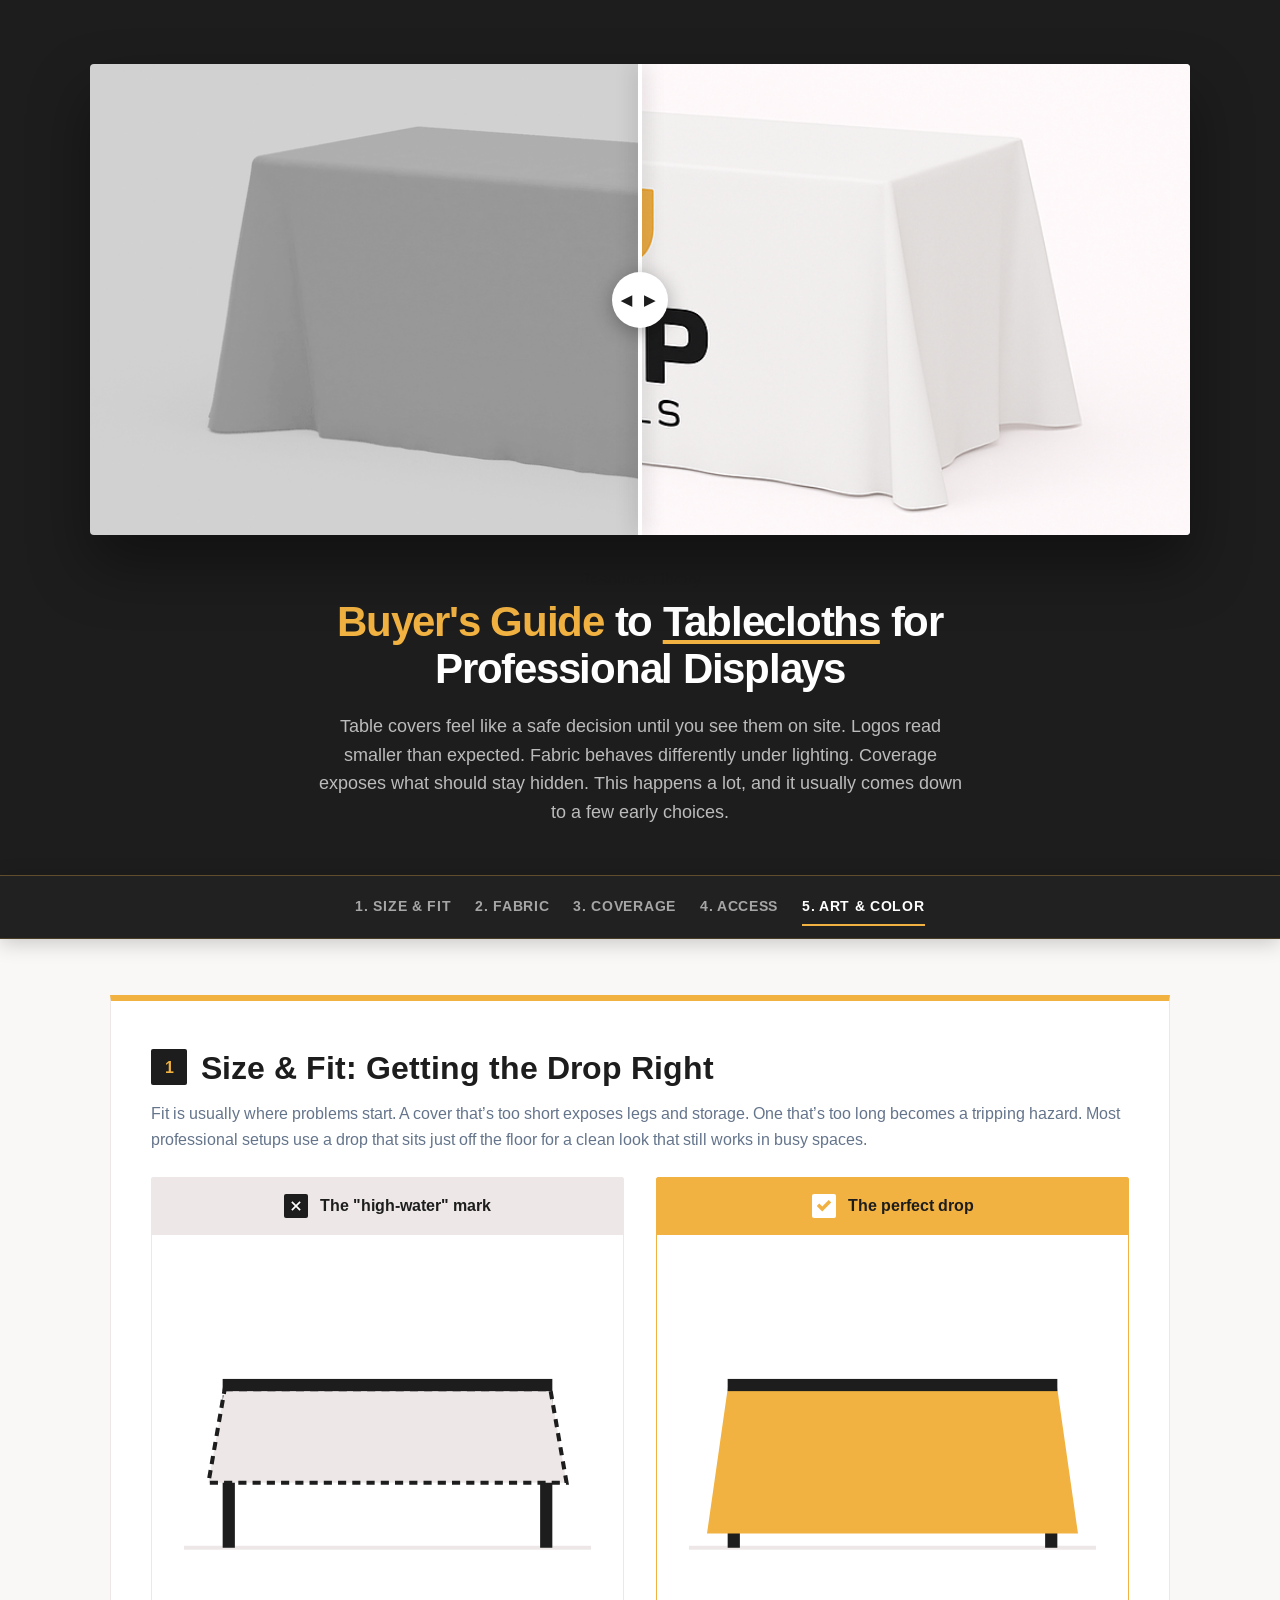
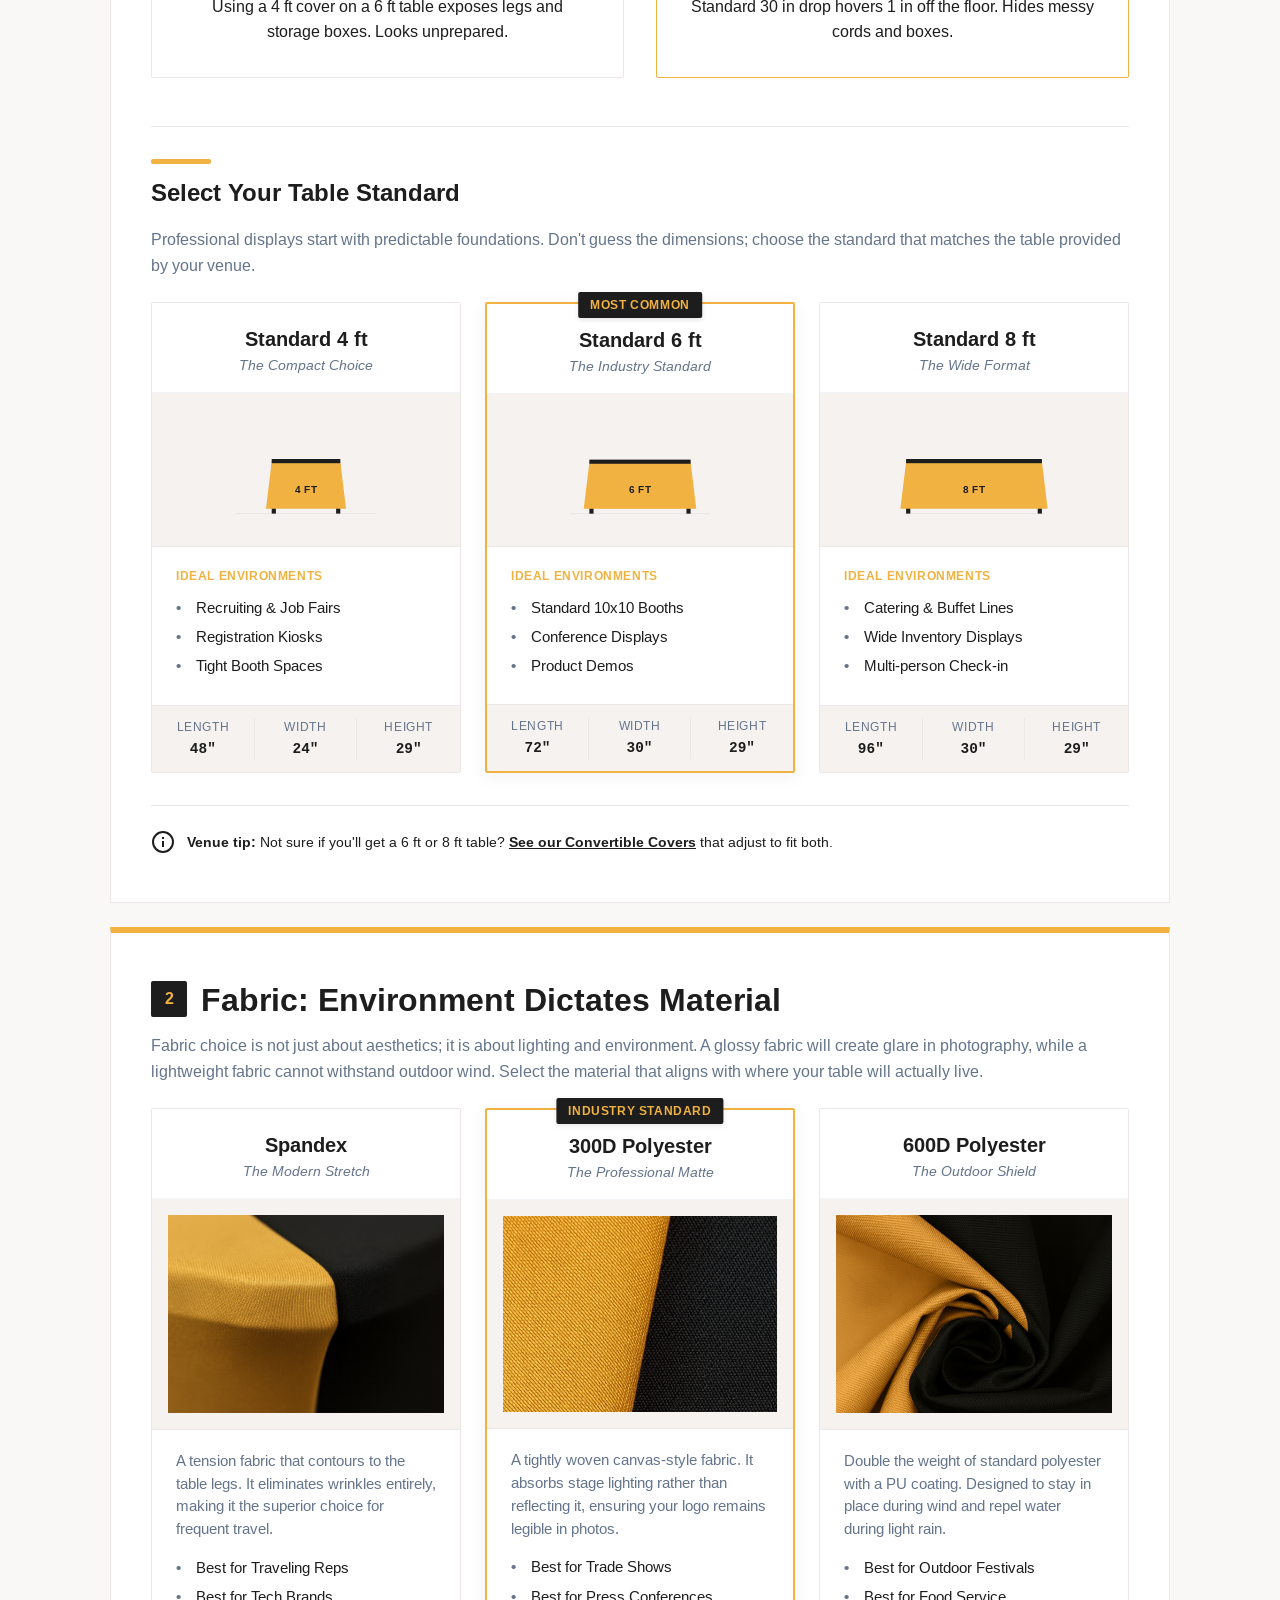
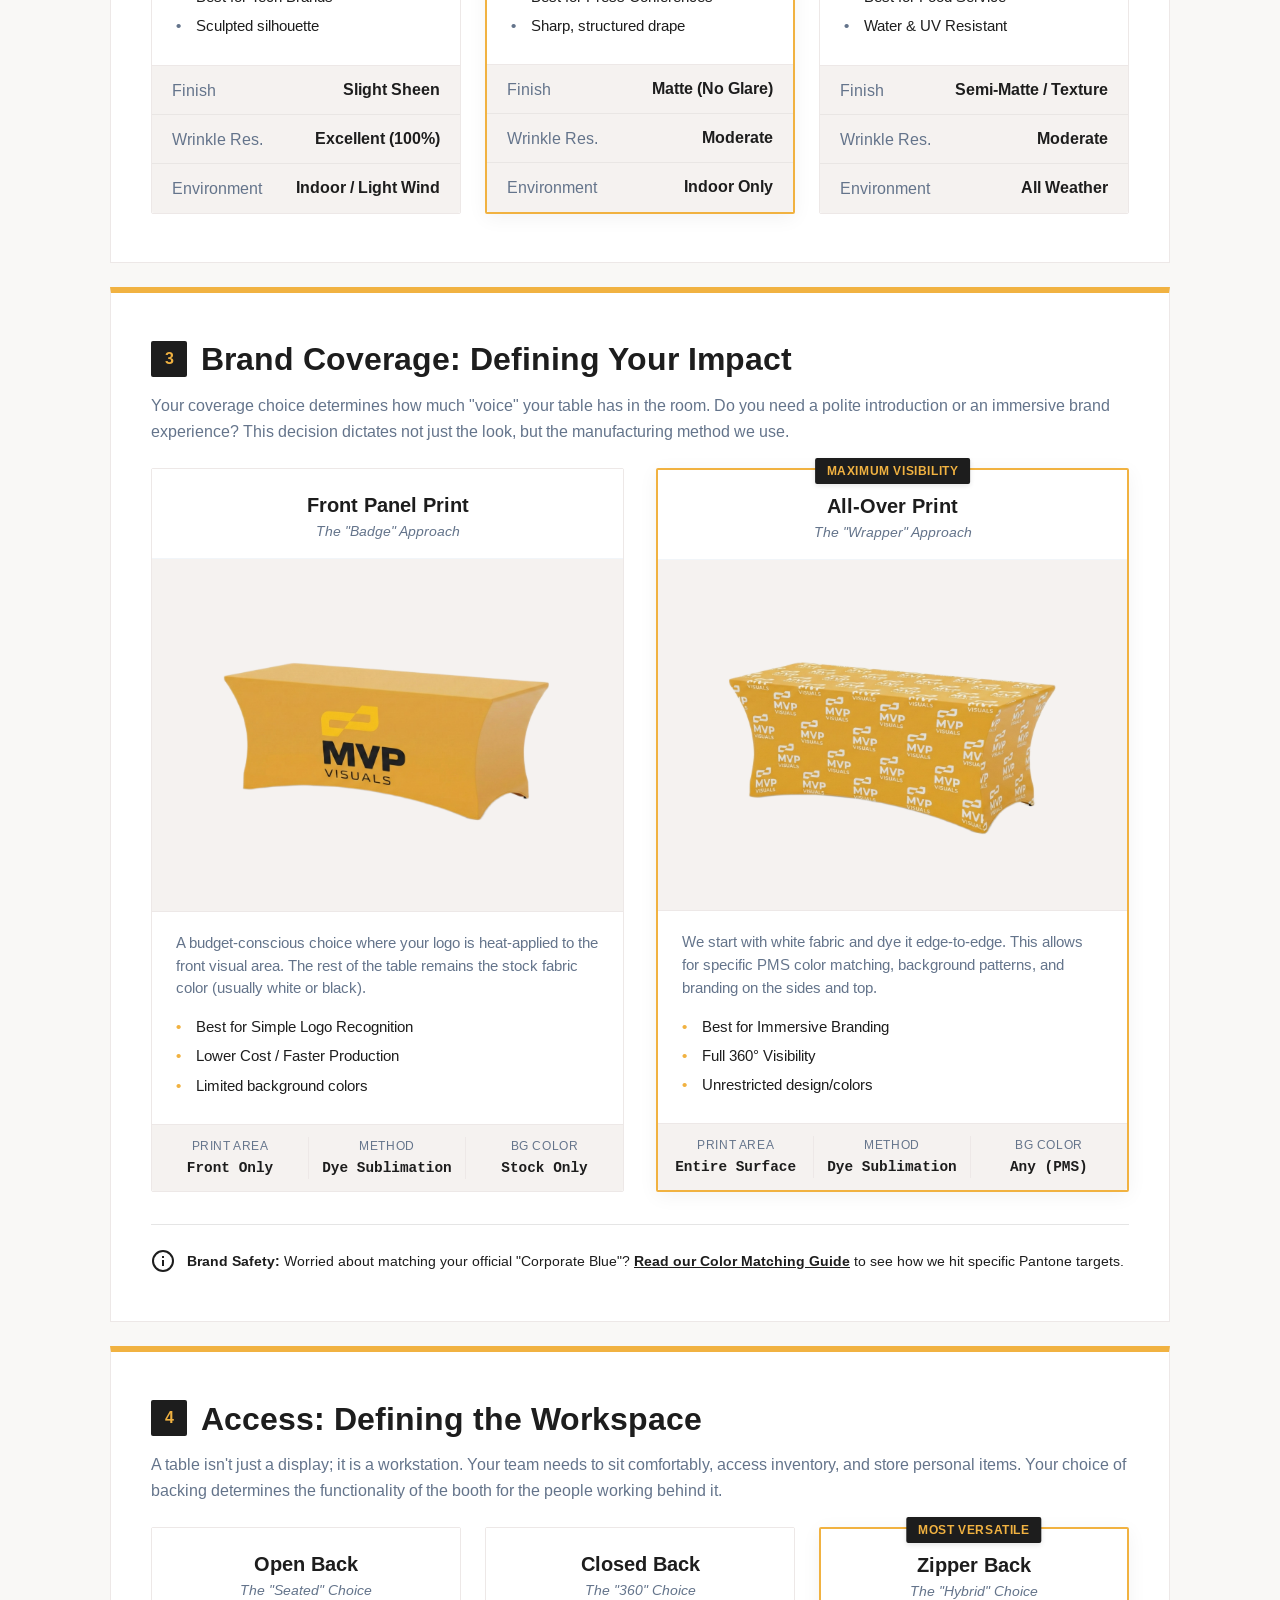
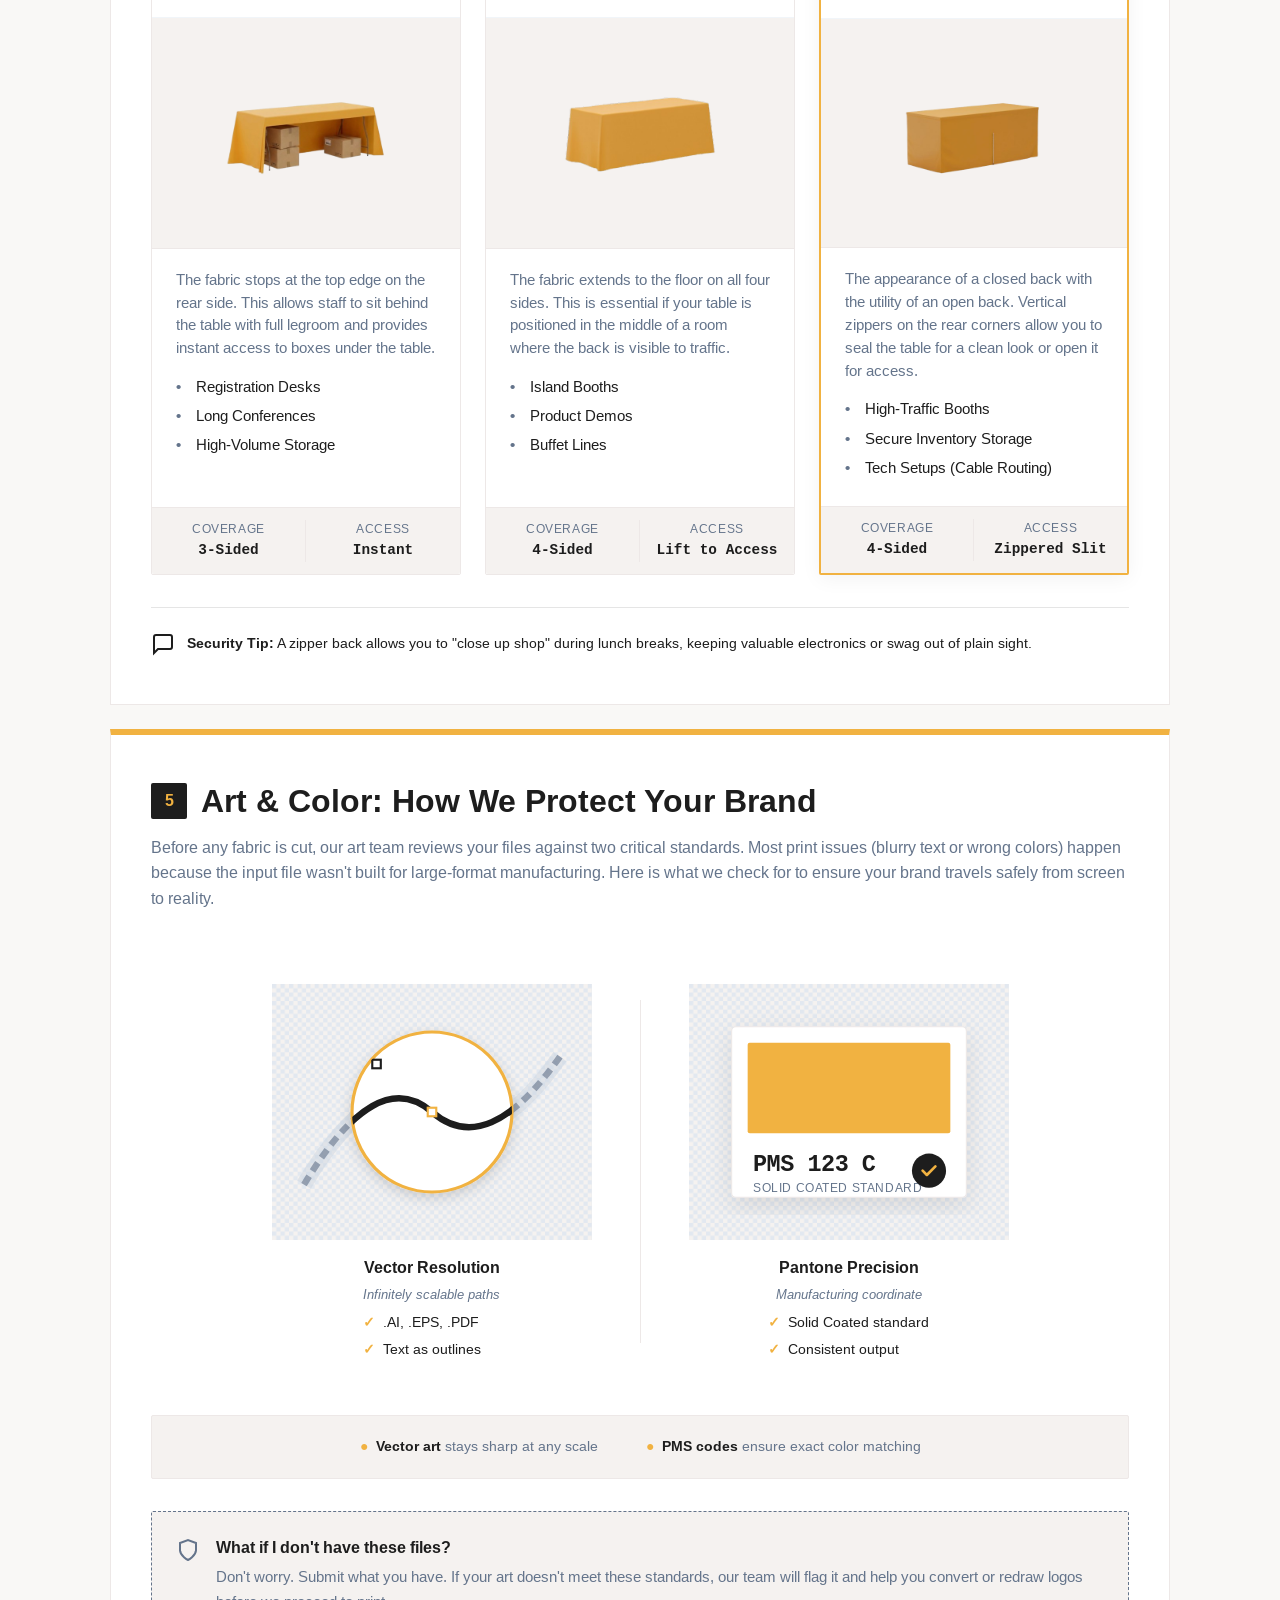
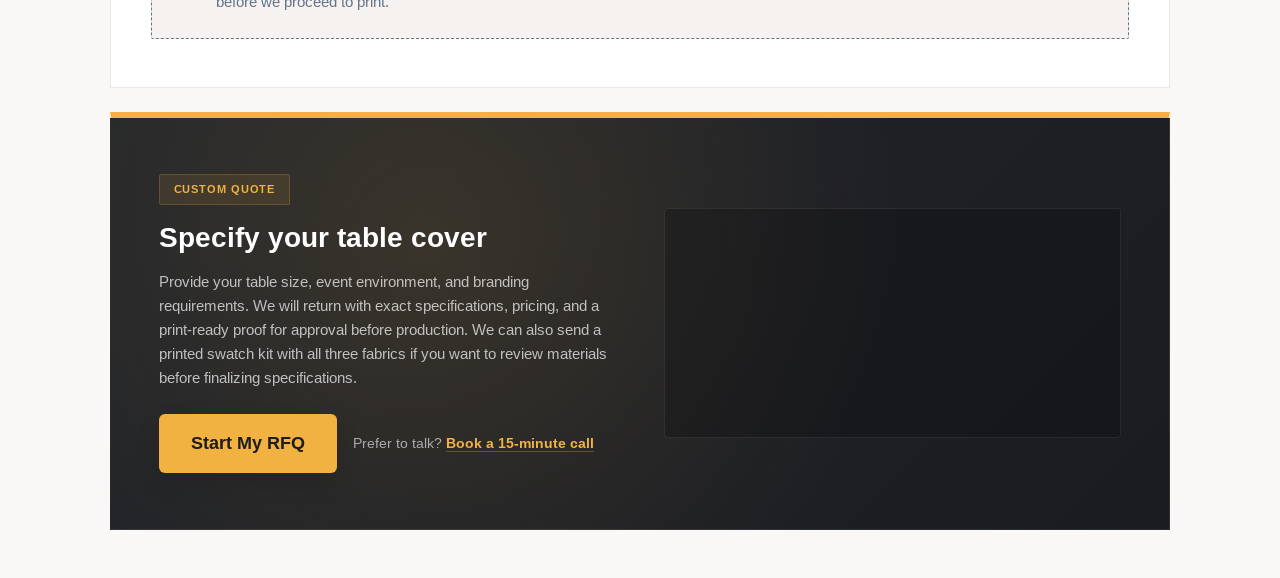
==== commit 1b34db77: "Add files via upload" ====
--- a/buyers-guide-tablecloth/index.html
+++ b/buyers-guide-tablecloth/index.html
@@ -4,6 +4,8 @@
     <meta charset="UTF-8">
     <meta name="viewport" content="width=device-width, initial-scale=1.0">
     <title>The Definitive Buyer’s Guide: Rectangular Table Covers</title>
+    <meta name="description" content="A professional buyer's guide for custom table covers. Compare fabrics, sizes, and fitting options for trade shows and events.">
+    
     <link rel="preconnect" href="https://fonts.googleapis.com">
     <link rel="preconnect" href="https://fonts.gstatic.com" crossorigin>
     <link href="https://fonts.googleapis.com/css2?family=Arimo:wght@400;500;700&display=swap" rel="stylesheet">
@@ -23,7 +25,6 @@
 
         html { 
             font-size: 16px;
-            /* overflow-x hidden removed to fix sticky */
         }
 
         * { box-sizing: border-box; }
@@ -34,12 +35,8 @@
             color: var(--brand-black);
             background: #F9F8F6;
             line-height: 1.5;
-            
-            /* 1. Kill Top Padding to fix white gap */
             padding: 0; 
             padding-bottom: 3rem; 
-            
-            /* 2. Use Clip for overflow */
             overflow-x: clip; 
         }
 
@@ -49,8 +46,6 @@
             display: flex;
             flex-direction: column;
             gap: 1.5rem;
-            
-            /* 3. Add side padding to Page container instead */
             padding: 0 1.25rem; 
         }
 
@@ -67,27 +62,22 @@
             padding: 3rem 2.5rem;
         }
 
-        /* --- 1. FULL WIDTH HERO (The Breakout) --- */
+        /* --- 1. FULL WIDTH HERO --- */
         header.hero {
-            background: var(--brand-black);
+            background: var(--brand-black); /* Kept solid black per instruction */
             
             /* LAYOUT: Break out of container */
             width: 100vw;
             margin-left: calc(50% - 50vw);
             margin-right: calc(50% - 50vw);
             
-            /* PADDING */
             padding: 4rem 1.25rem 3rem;
-            
-            /* BORDER & ALIGNMENT */
             border: none; 
             margin-bottom: 0;
             display: flex;
             flex-direction: column;
             align-items: center;
             z-index: 2;
-
-            /* THE FIX FOR WHITE GAP: */
             overflow: hidden; 
         }
 
@@ -103,18 +93,15 @@
         .comparison-slider {
             position: relative;
             width: 100%;
-            max-width: 1100px; /* Constrain width */
+            max-width: 1100px;
             aspect-ratio: 21 / 9; 
             overflow: hidden;
             border-radius: 4px;
             cursor: ew-resize;
             user-select: none;
             box-shadow: 0 30px 60px rgba(0,0,0,0.4);
-            
-            /* Centering */
             margin-left: auto;
             margin-right: auto;
-            
             order: 1; 
             margin-bottom: 2rem;
         }
@@ -252,7 +239,11 @@
             display: block; 
         }
 
-        .sku-placeholder-svg, img[src*="back-"], img[src*="front-panel"] {
+        /* CRITICAL FIX: Added img[src*="all-over"] to ensure legs are not cut off per assets.md */
+        .sku-placeholder-svg, 
+        img[src*="back-"], 
+        img[src*="front-panel"],
+        img[src*="all-over"] {
             width: 100%;
             height: 100%;
             object-fit: contain;
@@ -380,46 +371,35 @@
         .summary-item strong { color: var(--brand-black); }
         .safety-net { margin-top: 2rem; background: var(--technical-bg); border: 1px dashed var(--brand-muted); padding: 1.5rem; display: flex; gap: 1rem; align-items: flex-start; border-radius: 2px; }
 
-        /* --- STICKY TOC HUD (Fixed) --- */
+        /* --- STICKY TOC HUD --- */
         .sticky-toc {
             position: -webkit-sticky;
             position: sticky;
             top: 0;
             z-index: 100;
-            
-            /* Visuals */
             background: rgba(29, 29, 29, 0.98);
             backdrop-filter: blur(12px);
             -webkit-backdrop-filter: blur(12px);
             border-top: 1px solid rgba(241, 178, 65, 0.3);
             border-bottom: 1px solid rgba(241, 178, 65, 0.2);
             box-shadow: 0 4px 20px rgba(0, 0, 0, 0.2);
-            
-            /* Layout */
             margin-top: -1.5rem;
             margin-bottom: 2rem;
-            
-            /* Breakout Logic */
             width: 100vw;
             margin-left: calc(50% - 50vw);
             margin-right: calc(50% - 50vw);
-            
-            /* Padding Logic */
             padding-top: 0.75rem;
             padding-bottom: 0.75rem;
         }
 
         .toc-list {
             list-style: none;
-            margin: 0 auto; /* Center the container itself */
-            padding: 0 1.25rem; /* Default side padding */
+            margin: 0 auto;
+            padding: 0 1.25rem;
             display: flex;
             gap: 1.5rem;
-            
-            /* Center Items Logic */
             justify-content: center;
-            max-width: 1100px; /* Match page width so items align with grid */
-            
+            max-width: 1100px;
             overflow-x: auto;
             white-space: nowrap;
             scrollbar-width: none;
@@ -441,8 +421,7 @@
             display: block;
         }
 
-        .toc-link.active,
-        .toc-link:hover {
+        .toc-link.active, .toc-link:hover {
             color: var(--brand-white);
             border-bottom-color: var(--brand-gold);
         }
@@ -531,87 +510,35 @@
             display: block;
         }
 
-        /* Mobile Tweaks */
         /* --- MOBILE OPTIMIZATION --- */
         @media (max-width: 900px) {
-            /* Mobile scroll offset adjustment */
-            section[id] {
-                scroll-margin-top: 100px;
-            }
-
-            /* 1. KILL THE DOUBLE PADDING */
-            /* Remove side padding from body completely so .page controls it */
-            body { 
-                padding: 0; 
-                padding-bottom: 2rem; 
-            }
-
-            /* 2. TIGHTEN THE PAGE MARGINS */
-            /* Reduce side gap to just 0.5rem (8px). 
-               This gives you a "Full Bleed" feel while keeping a tiny safety edge. */
-            .page {
-                padding: 0 0.5rem; 
-            }
-
-            /* 3. MAXIMIZE CARD SPACE */
-            /* Reduce internal card padding so text goes closer to the edge */
-            .section-card { 
-                padding: 2rem 1.25rem; 
-            }
-            
-            /* 4. HERO ADJUSTMENTS */
-            header.hero { 
-                padding: 3rem 1rem; 
-            }
-            header.hero h1 { 
-                font-size: 32px; 
-            }
-            
-            /* 5. SLIDER & TOC TWEAKS */
-            .comparison-slider { 
-                aspect-ratio: 4 / 3; 
-                width: 100%; 
-            }
-            .comparison-labels { 
-                padding: 0.75rem; 
-            }
-            .comparison-label { 
-                font-size: 0.7rem; 
-                padding: 0.35rem 0.6rem; 
-            }
-            
-            /* 6. GRID STACKING */
+            section[id] { scroll-margin-top: 100px; }
+            body { padding: 0; padding-bottom: 2rem; }
+            .page { padding: 0 0.5rem; }
+            .section-card { padding: 2rem 1.25rem; }
+            header.hero { padding: 3rem 1rem; }
+            header.hero h1 { font-size: 32px; }
+            .comparison-slider { aspect-ratio: 4 / 3; width: 100%; }
             h2 { font-size: 26px; flex-wrap: wrap; }
             .grid-2, .grid-3 { grid-template-columns: 1fr; }
             .inspection-panel { flex-direction: column; align-items: center; gap: 2rem; }
             .lens-divider { width: 60%; height: 1px; }
             .inspection-summary { flex-direction: column; gap: 1rem; align-items: center; }
             .cta-card { grid-template-columns: 1fr; padding: 2.5rem 1.5rem; gap: 2rem; }
-            
-            /* 7. TOC ALIGNMENT */
-            .sticky-toc {
-                padding-left: 1rem;
-                padding-right: 1rem;
-            }
-        }
-
-        /* Only switch to left-align scrolling on actual PHONES (<600px) */
-        /* Tablets (600px - 900px) will now stay centered like Desktop */
+            .sticky-toc { padding-left: 1rem; padding-right: 1rem; }
+        }
+
         @media (max-width: 600px) {
-            .toc-list {
-                justify-content: flex-start; /* Start from left so users can scroll */
-                padding-left: 0.5rem; /* Visual indent for small screens */
-                padding-right: 0.5rem;
-            }
+            .toc-list { justify-content: flex-start; padding-left: 0.5rem; padding-right: 0.5rem; }
         }
     </style>
 </head>
 <body>
     <div class="page">
         <header class="hero">
-            <div class="comparison-slider" id="comparisonSlider">
-                <img src="img/blank.png" alt="Plain table cover - lost in the crowd" class="img-before" />
-                <img src="img/branded.png" alt="Branded table cover - commanding presence" class="img-after" />
+            <div class="comparison-slider" id="comparisonSlider" role="slider" aria-label="Before and After Branding Comparison" aria-valuemin="0" aria-valuemax="100" aria-valuenow="50">
+                <img src="img/blank.png" alt="Plain table cover - lost in the crowd" class="img-before" width="1600" height="900" />
+                <img src="img/branded.png" alt="Branded table cover - commanding presence" class="img-after" width="1600" height="900" />
                 <div class="slider-handle" id="sliderHandle"></div>
             </div>
 
@@ -640,7 +567,7 @@
                 <div class="compare-box compare-bad">
                     <div class="compare-header">
                         <div class="status-icon">
-                            <svg width="14" height="14" viewBox="0 0 24 24" fill="none" style="stroke: var(--brand-white);" stroke-width="3" stroke-linecap="square" stroke-linejoin="miter">
+                            <svg width="14" height="14" viewBox="0 0 24 24" fill="none" style="stroke: var(--brand-white);" stroke-width="3" stroke-linecap="square" stroke-linejoin="miter" aria-hidden="true">
                                 <line x1="18" y1="6" x2="6" y2="18"></line>
                                 <line x1="6" y1="6" x2="18" y2="18"></line>
                             </svg>
@@ -662,7 +589,7 @@
                 <div class="compare-box compare-good">
                     <div class="compare-header">
                         <div class="status-icon" style="background: var(--brand-white);">
-                            <svg width="14" height="14" viewBox="0 0 24 24" fill="none" style="stroke: var(--brand-gold);" stroke-width="6" stroke-linecap="square" stroke-linejoin="miter">
+                            <svg width="14" height="14" viewBox="0 0 24 24" fill="none" style="stroke: var(--brand-gold);" stroke-width="6" stroke-linecap="square" stroke-linejoin="miter" aria-hidden="true">
                                 <polyline points="20 6 9 17 4 12"></polyline>
                             </svg>
                         </div>
@@ -800,7 +727,7 @@
                         <span class="mat-role">The Modern Stretch</span>
                     </div>
                     <div class="mat-visual">
-                        <img src="img/fabric-spandex.png" alt="Spandex fabric stretched over edge showing characteristic sheen and wrinkle-free surface" class="fabric-photo">
+                        <img src="img/fabric-spandex.png" alt="Spandex fabric stretched over edge showing characteristic sheen and wrinkle-free surface" class="fabric-photo" width="800" height="600">
                     </div>
                     <div class="mat-body">
                         <p class="mat-desc">A tension fabric that contours to the table legs. It eliminates wrinkles entirely, making it the superior choice for frequent travel.</p>
@@ -824,7 +751,7 @@
                         <span class="mat-role">The Professional Matte</span>
                     </div>
                     <div class="mat-visual">
-                        <img src="img/fabric-300d-polyester.png" alt="Close-up macro view of 300D polyester fabric showing matte basket weave texture" class="fabric-photo">
+                        <img src="img/fabric-300d-polyester.png" alt="Close-up macro view of 300D polyester fabric showing matte basket weave texture" class="fabric-photo" width="800" height="600">
                     </div>
                     <div class="mat-body">
                         <p class="mat-desc">A tightly woven canvas-style fabric. It absorbs stage lighting rather than reflecting it, ensuring your logo remains legible in photos.</p>
@@ -847,7 +774,7 @@
                         <span class="mat-role">The Outdoor Shield</span>
                     </div>
                     <div class="mat-visual">
-                        <img src="img/fabric-600d-polyester.png" alt="600D polyester fabric with water droplets beading on surface showing heavy-duty texture" class="fabric-photo">
+                        <img src="img/fabric-600d-polyester.png" alt="600D polyester fabric with water droplets beading on surface showing heavy-duty texture" class="fabric-photo" width="800" height="600">
                     </div>
                     <div class="mat-body">
                         <p class="mat-desc">Double the weight of standard polyester with a PU coating. Designed to stay in place during wind and repel water during light rain.</p>
@@ -877,7 +804,7 @@
                         <span class="card-role">The "Badge" Approach</span>
                     </div>
                     <div class="card-visual">
-                        <img src="img/front-panel-print.png" alt="Front panel print table cover showing logo restricted to front area" class="visual-content">
+                        <img src="img/front-panel-print.png" alt="Front panel print table cover showing logo restricted to front area" class="visual-content" width="800" height="600">
                     </div>
                     <div class="card-body">
                         <p class="card-desc">A budget-conscious choice where your logo is heat-applied to the front visual area. The rest of the table remains the stock fabric color (usually white or black).</p>
@@ -901,7 +828,7 @@
                         <span class="card-role">The "Wrapper" Approach</span>
                     </div>
                     <div class="card-visual">
-                        <img src="img/all-over-print.png" alt="All-over print table cover with edge-to-edge branding" class="visual-content">
+                        <img src="img/all-over-print.png" alt="All-over print table cover with edge-to-edge branding" class="visual-content" width="800" height="600">
                     </div>
                     <div class="card-body">
                         <p class="card-desc">We start with white fabric and dye it edge-to-edge. This allows for specific PMS color matching, background patterns, and branding on the sides and top.</p>
@@ -940,7 +867,7 @@
                         <span class="card-role">The "Seated" Choice</span>
                     </div>
                     <div class="card-visual">
-                        <img src="img/back-open.png" alt="Open Back Table Cover" style="width: 100%; height: 100%; object-fit: contain;">
+                        <img src="img/back-open.png" alt="Open Back Table Cover" width="800" height="600" style="object-fit: contain;">
                     </div>
                     <div class="card-body">
                         <p class="card-desc">The fabric stops at the top edge on the rear side. This allows staff to sit behind the table with full legroom and provides instant access to boxes under the table.</p>
@@ -962,7 +889,7 @@
                         <span class="card-role">The "360" Choice</span>
                     </div>
                     <div class="card-visual">
-                        <img src="img/back-closed.png" alt="Closed Back Table Cover" style="width: 100%; height: 100%; object-fit: contain;">
+                        <img src="img/back-closed.png" alt="Closed Back Table Cover" width="800" height="600" style="object-fit: contain;">
                     </div>
                     <div class="card-body">
                         <p class="card-desc">The fabric extends to the floor on all four sides. This is essential if your table is positioned in the middle of a room where the back is visible to traffic.</p>
@@ -985,7 +912,7 @@
                         <span class="card-role">The "Hybrid" Choice</span>
                     </div>
                     <div class="card-visual">
-                        <img src="img/back-zipper.png" alt="Zipper Back Table Cover" style="width: 100%; height: 100%; object-fit: contain;">
+                        <img src="img/back-zipper.png" alt="Zipper Back Table Cover" width="800" height="600" style="object-fit: contain;">
                     </div>
                     <div class="card-body">
                         <p class="card-desc">The appearance of a closed back with the utility of an open back. Vertical zippers on the rear corners allow you to seal the table for a clean look or open it for access.</p>
@@ -1129,11 +1056,11 @@
                 </div>
             </div>
             <div class="cta-visual" style="position: relative;">
-                <video id="ctaVideo" autoplay muted playsinline onended="this.currentTime=0;">
+                <video id="ctaVideo" autoplay muted playsinline loop onended="this.currentTime=0;">
                     <source src="https://cdn.shopify.com/videos/c/o/v/de52d987ea6c4298b97c95680f954e09.mp4" type="video/mp4">
                     Your browser does not support the video tag.
                 </video>
-                <button id="playPauseBtn" onclick="togglePlayPause()" style="position: absolute; top: 50%; left: 50%; transform: translate(-50%, -50%); background: rgba(29, 29, 29, 0.8); border: none; border-radius: 50%; width: 60px; height: 60px; cursor: pointer; display: none; transition: background 150ms cubic-bezier(0.25, 0, 0.5, 1), transform 150ms cubic-bezier(0.25, 0, 0.5, 1);">
+                <button id="playPauseBtn" aria-label="Pause Video" style="position: absolute; top: 50%; left: 50%; transform: translate(-50%, -50%); background: rgba(29, 29, 29, 0.8); border: none; border-radius: 50%; width: 60px; height: 60px; cursor: pointer; display: none; transition: background 150ms cubic-bezier(0.25, 0, 0.5, 1), transform 150ms cubic-bezier(0.25, 0, 0.5, 1);">
                     <svg id="playIcon" width="24" height="24" viewBox="0 0 24 24" fill="none" style="stroke: var(--brand-gold); margin-left: 3px;" stroke-width="2">
                         <polygon points="5 3 19 12 5 21 5 3"></polygon>
                     </svg>
@@ -1144,48 +1071,56 @@
                 </button>
             </div>
             <script>
-                const video = document.getElementById('ctaVideo');
-                const playPauseBtn = document.getElementById('playPauseBtn');
-                const playIcon = document.getElementById('playIcon');
-                const pauseIcon = document.getElementById('pauseIcon');
-
-                function togglePlayPause() {
-                    if (video.paused) {
-                        video.play();
-                    } else {
-                        video.pause();
+                // Wrapped in Listener to prevent Global Namespace pollution
+                document.addEventListener('DOMContentLoaded', () => {
+                    const video = document.getElementById('ctaVideo');
+                    const playPauseBtn = document.getElementById('playPauseBtn');
+                    const playIcon = document.getElementById('playIcon');
+                    const pauseIcon = document.getElementById('pauseIcon');
+
+                    function togglePlayPause() {
+                        if (video.paused) {
+                            video.play();
+                            playPauseBtn.setAttribute('aria-label', 'Pause Video');
+                        } else {
+                            video.pause();
+                            playPauseBtn.setAttribute('aria-label', 'Play Video');
+                        }
                     }
-                }
-
-                video.addEventListener('play', function() {
-                    playIcon.style.display = 'none';
-                    pauseIcon.style.display = 'block';
-                });
-
-                video.addEventListener('pause', function() {
-                    playIcon.style.display = 'block';
-                    pauseIcon.style.display = 'none';
-                });
-
-                // Show button on hover
-                video.parentElement.addEventListener('mouseenter', function() {
-                    playPauseBtn.style.display = 'flex';
-                    playPauseBtn.style.alignItems = 'center';
-                    playPauseBtn.style.justifyContent = 'center';
-                });
-
-                video.parentElement.addEventListener('mouseleave', function() {
-                    playPauseBtn.style.display = 'none';
-                });
-
-                playPauseBtn.addEventListener('mouseenter', function() {
-                    this.style.background = 'rgba(29, 29, 29, 0.95)';
-                    this.style.transform = 'translate(-50%, -50%) scale(1.1)';
-                });
-
-                playPauseBtn.addEventListener('mouseleave', function() {
-                    this.style.background = 'rgba(29, 29, 29, 0.8)';
-                    this.style.transform = 'translate(-50%, -50%) scale(1)';
+
+                    // Attach event to button
+                    playPauseBtn.addEventListener('click', togglePlayPause);
+
+                    video.addEventListener('play', function() {
+                        playIcon.style.display = 'none';
+                        pauseIcon.style.display = 'block';
+                    });
+
+                    video.addEventListener('pause', function() {
+                        playIcon.style.display = 'block';
+                        pauseIcon.style.display = 'none';
+                    });
+
+                    // Show button on hover
+                    video.parentElement.addEventListener('mouseenter', function() {
+                        playPauseBtn.style.display = 'flex';
+                        playPauseBtn.style.alignItems = 'center';
+                        playPauseBtn.style.justifyContent = 'center';
+                    });
+
+                    video.parentElement.addEventListener('mouseleave', function() {
+                        playPauseBtn.style.display = 'none';
+                    });
+
+                    playPauseBtn.addEventListener('mouseenter', function() {
+                        this.style.background = 'rgba(29, 29, 29, 0.95)';
+                        this.style.transform = 'translate(-50%, -50%) scale(1.1)';
+                    });
+
+                    playPauseBtn.addEventListener('mouseleave', function() {
+                        this.style.background = 'rgba(29, 29, 29, 0.8)';
+                        this.style.transform = 'translate(-50%, -50%) scale(1)';
+                    });
                 });
             </script>
         </section>
@@ -1195,11 +1130,11 @@
         document.addEventListener('DOMContentLoaded', () => {
             const sections = document.querySelectorAll('section[id]');
             const navLinks = document.querySelectorAll('.toc-link');
-            const tocList = document.querySelector('.toc-list'); // Get the container
+            const tocList = document.querySelector('.toc-list'); 
 
             const observerOptions = {
                 root: null,
-                rootMargin: '-10% 0px -80% 0px', // Adjusted triggers to feel more natural
+                rootMargin: '-10% 0px -80% 0px', 
                 threshold: 0
             };
 
@@ -1214,13 +1149,11 @@
                         if (activeLink) {
                             activeLink.classList.add('active');
                             
-                            // THE FIX: Manual container scroll instead of scrollIntoView
-                            // This ensures the main window scroll is NEVER touched.
                             const linkLeft = activeLink.offsetLeft;
                             const linkWidth = activeLink.offsetWidth;
                             const listWidth = tocList.offsetWidth;
                             
-                            // Calculate center position
+                            // Center position
                             const scrollPos = linkLeft - (listWidth / 2) + (linkWidth / 2);
                             
                             tocList.scrollTo({
@@ -1254,11 +1187,14 @@
                 handle.style.left = percentage + '%';
                 afterImage.style.clipPath = `inset(0 0 0 ${percentage}%)`;
                 
-                // Fade out left labels when slider moves left (showing more "before")
+                // A11y: Update value state
+                slider.setAttribute('aria-valuenow', Math.round(percentage));
+
+                // Fade out left labels when slider moves left
                 const leftOpacity = Math.min(1, percentage / 20);
                 if (labelBefore) labelBefore.style.opacity = leftOpacity;
                 
-                // Fade out right labels when slider moves right (showing more "after")
+                // Fade out right labels when slider moves right
                 const rightOpacity = Math.min(1, (100 - percentage) / 20);
                 if (labelAfter) labelAfter.style.opacity = rightOpacity;
             }
